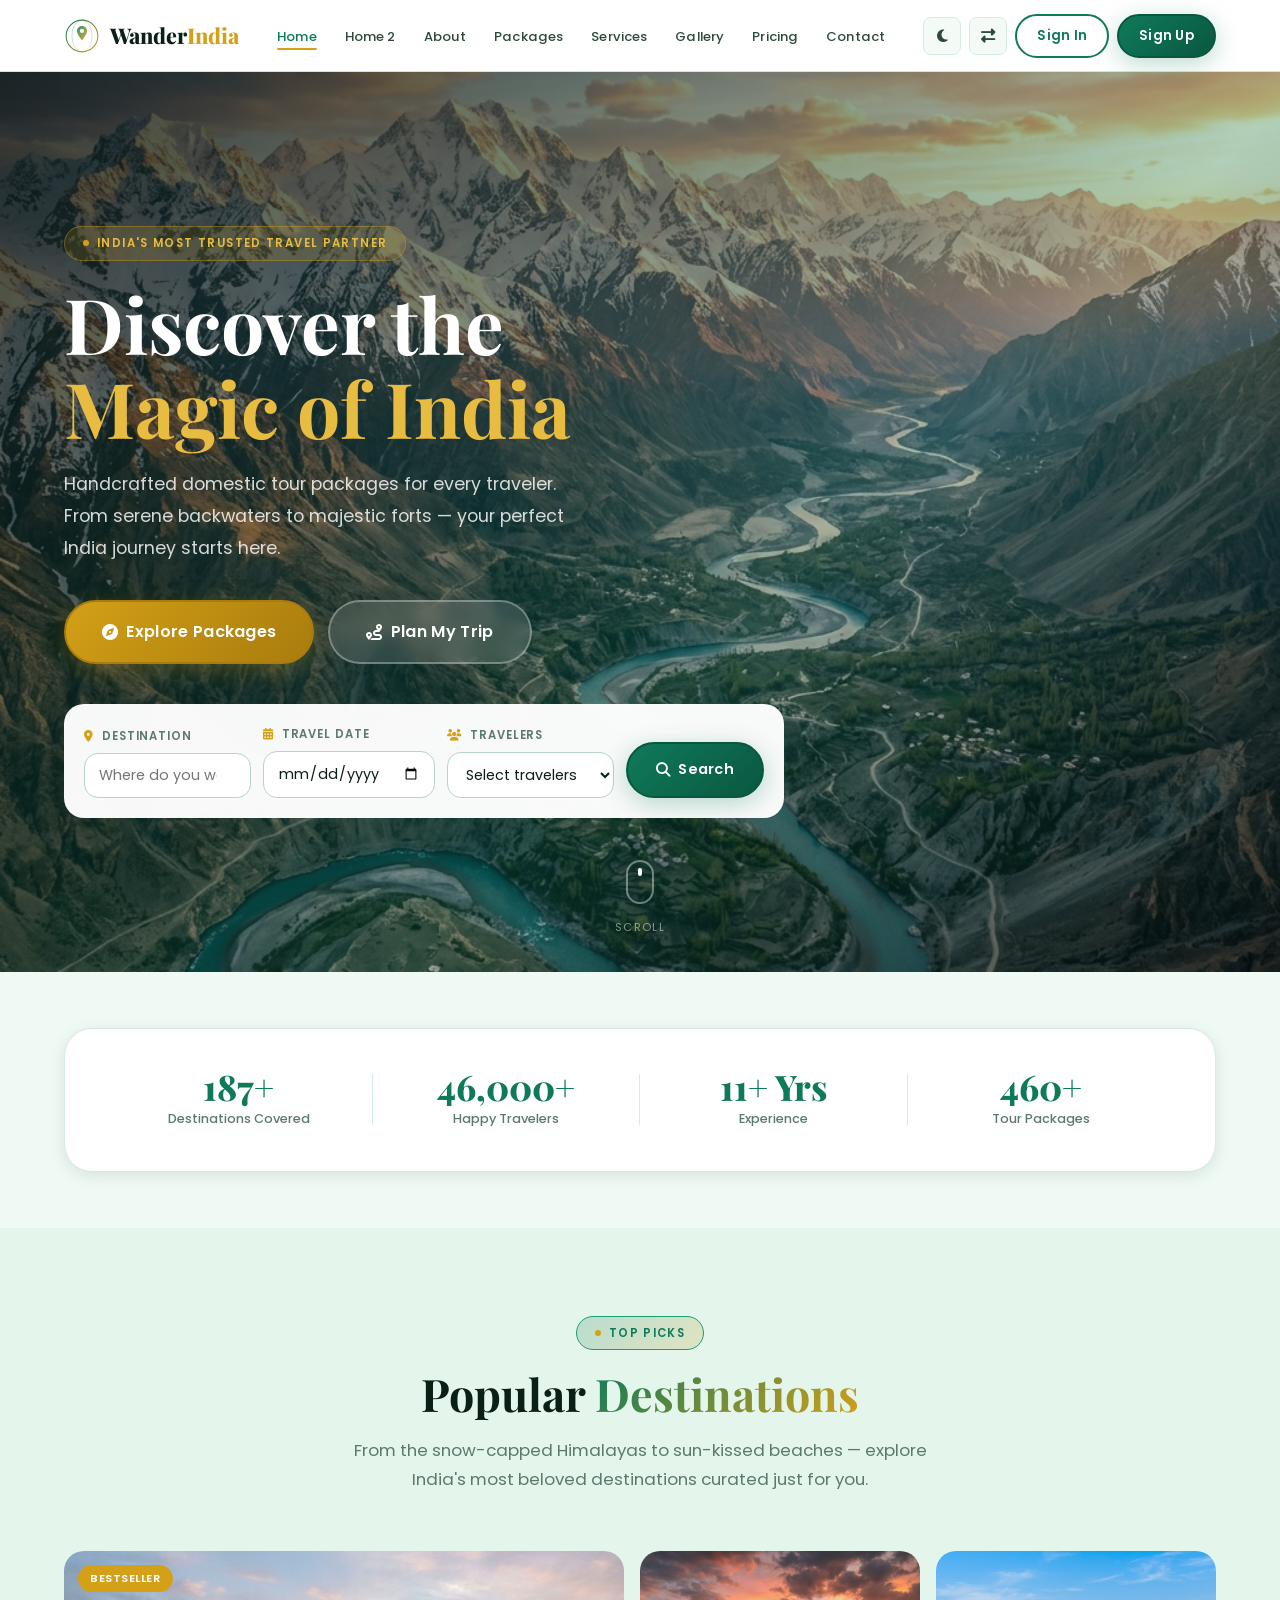
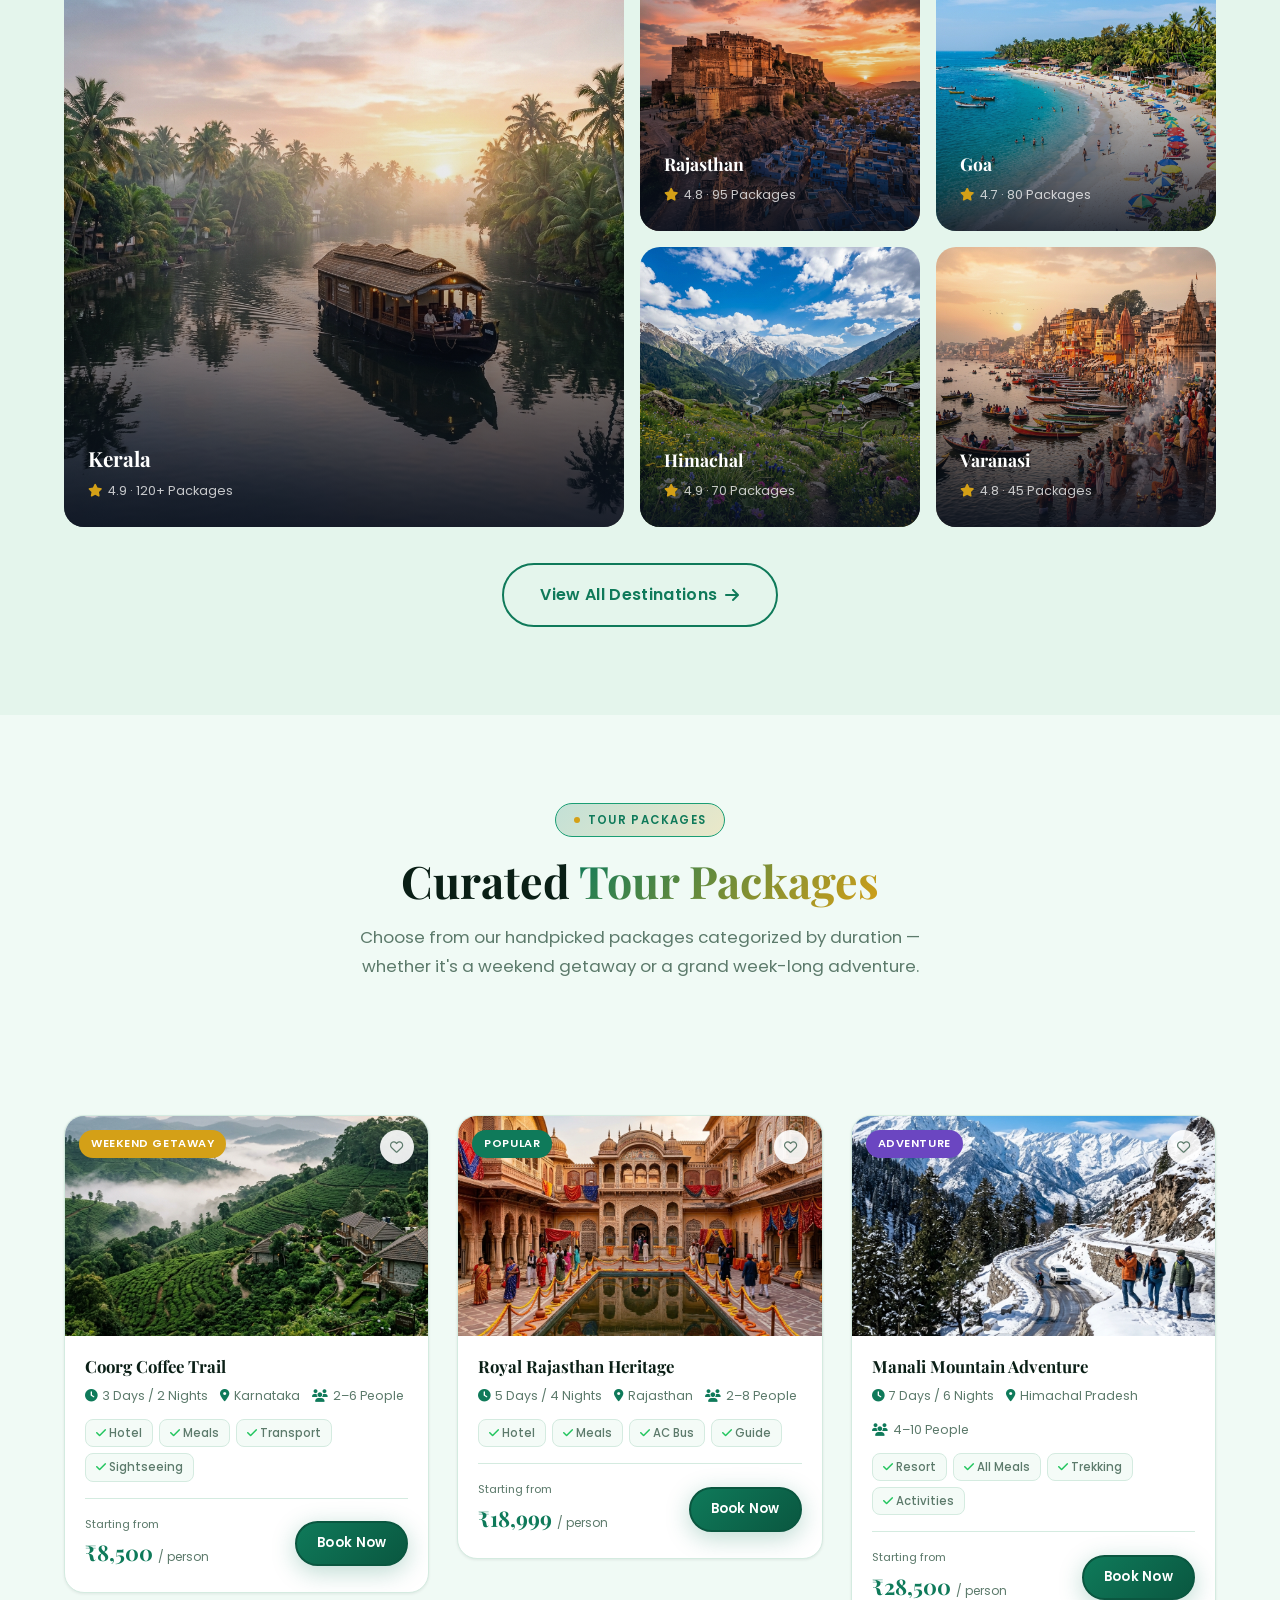
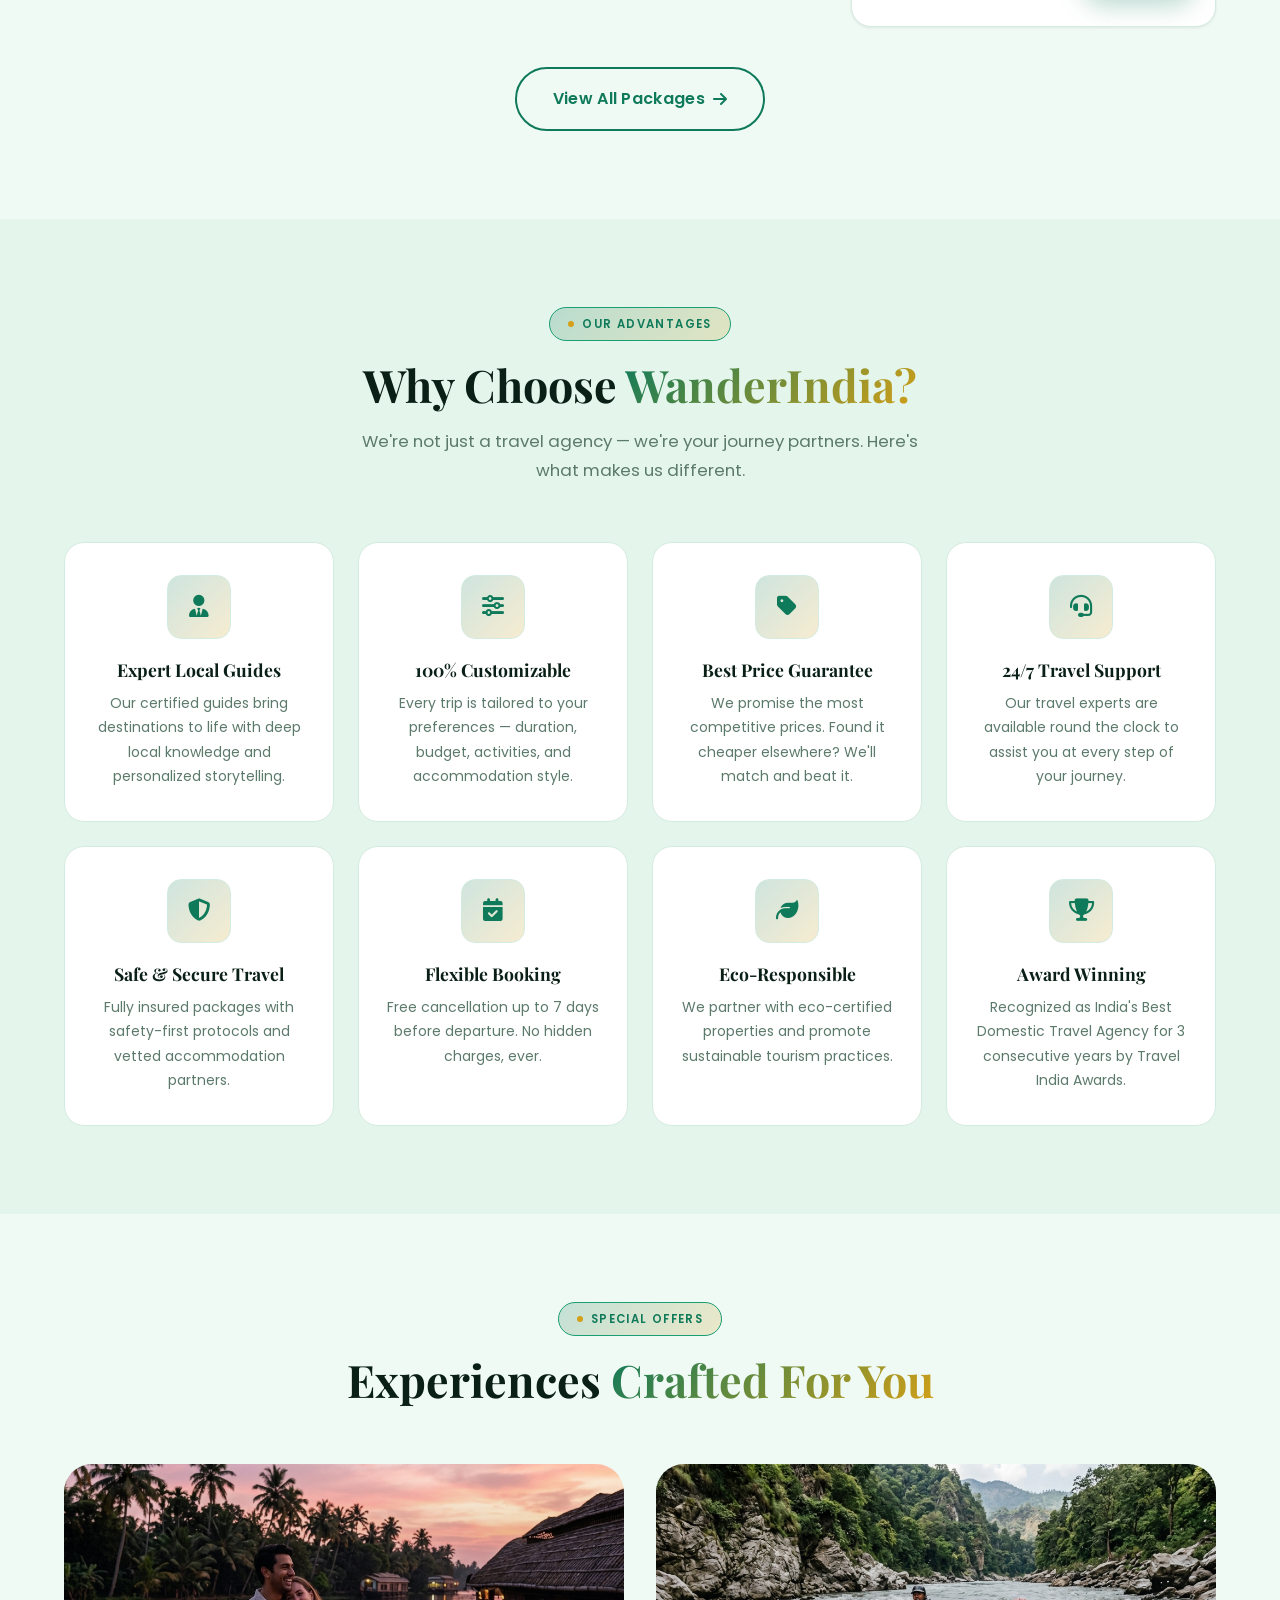
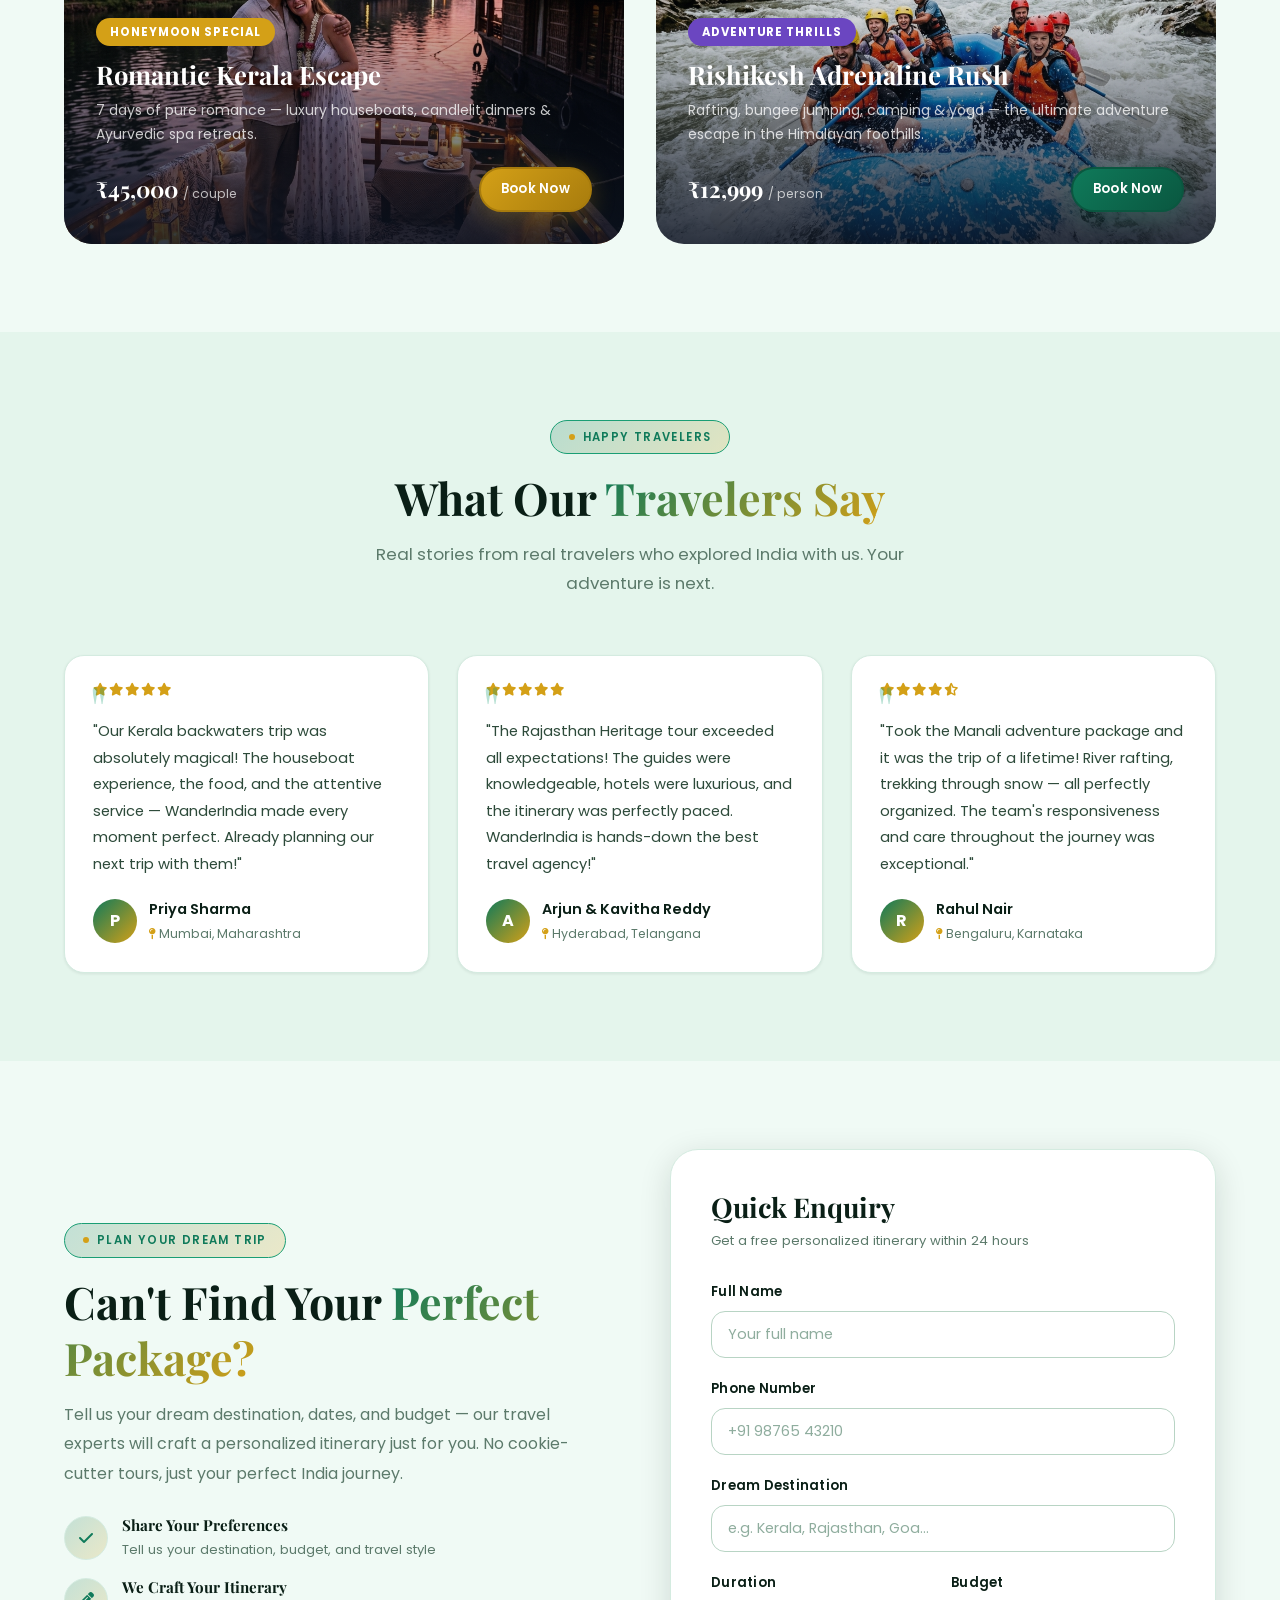
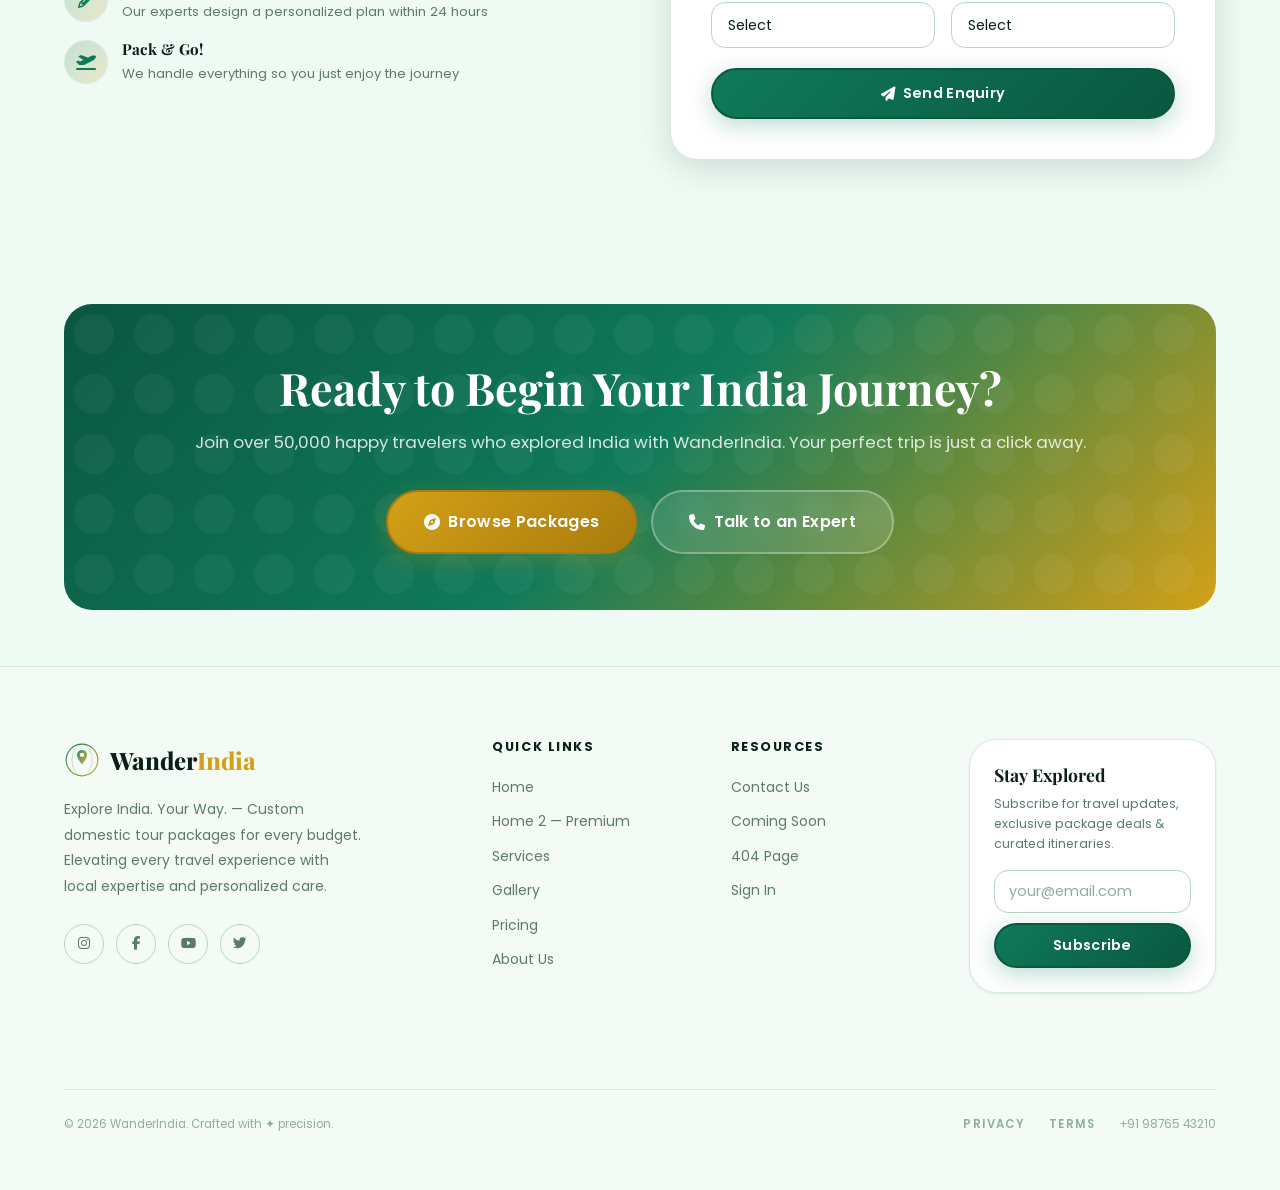
==== index.html @ a3aa9383 "first commit" ====
<!DOCTYPE html>
<html lang="en" dir="ltr">
<head>
    <meta charset="UTF-8">
    <meta name="viewport" content="width=device-width, initial-scale=1.0">
    <meta name="description" content="WanderIndia — Discover India's most beautiful destinations with our handcrafted domestic tour packages. From budget escapes to luxury journeys across Kerala, Rajasthan, Goa, Himachal & more.">
    <title>WanderIndia — Explore India. Your Way.</title>
    <link rel="icon" href="data:image/svg+xml,%3Csvg xmlns='http://www.w3.org/2000/svg' viewBox='0 0 100 100' fill='none'%3E%3Ccircle cx='50' cy='50' r='44' stroke='%230F7A5A' stroke-width='3' fill='none'/%3E%3Cellipse cx='50' cy='50' rx='28' ry='44' stroke='%230F7A5A' stroke-width='1.5' fill='none' stroke-opacity='0.5'/%3E%3Cpath d='M50 22 C42 22 36 28 36 36 C36 46 50 62 50 62 C50 62 64 46 64 36 C64 28 58 22 50 22Z' fill='%23D4A017'/%3E%3Ccircle cx='50' cy='36' r='6' fill='white'/%3E%3C/svg%3E">
    <link rel="stylesheet" href="https://cdnjs.cloudflare.com/ajax/libs/font-awesome/6.5.1/css/all.min.css">
    <link rel="stylesheet" href="style.css">
</head>
<body>

<!-- Navbar injected by components.js -->
<div id="navbar-placeholder"></div>

<main class="page-content">

    <!-- ============================
         HERO SECTION
    ============================= -->
    <section class="hero" id="hero" aria-label="Hero">
        <img src="assets/hero_home.png" alt="Breathtaking Himalayan landscape - WanderIndia" class="hero-bg" fetchpriority="high">
        <div class="hero-overlay"></div>
        <div class="container">
            <div class="hero-content animate-on-scroll">
                <div class="hero-label">
                    <span class="pulse"></span>
                    India's Most Trusted Travel Partner
                </div>
                <h1 class="hero-title">
                    Discover the<br><span>Magic of India</span>
                </h1>
                <p class="hero-desc">
                    Handcrafted domestic tour packages for every traveler. From serene backwaters to majestic forts — your perfect India journey starts here.
                </p>
                <div class="hero-actions">
                    <a href="packages.html" class="btn btn-accent btn-lg btn-shine" id="hero-explore-btn">
                        <i class="fas fa-compass"></i> Explore Packages
                    </a>
                    <a href="contact.html" class="btn btn-ghost btn-lg" id="hero-plan-btn">
                        <i class="fas fa-route"></i> Plan My Trip
                    </a>
                </div>

                <!-- Search Box -->
                <div class="hero-search animate-on-scroll delay-2" id="hero-search-box">
                    <div class="search-field">
                        <label for="search-dest"><i class="fas fa-map-marker-alt" style="color:var(--secondary);margin-right:4px;"></i> Destination</label>
                        <input type="text" id="search-dest" placeholder="Where do you want to go?" list="destinations-list">
                        <datalist id="destinations-list">
                            <option value="Kerala">
                            <option value="Rajasthan">
                            <option value="Goa">
                            <option value="Manali">
                            <option value="Varanasi">
                            <option value="Himachal Pradesh">
                        </datalist>
                    </div>
                    <div class="search-field">
                        <label for="search-date"><i class="fas fa-calendar-alt" style="color:var(--secondary);margin-right:4px;"></i> Travel Date</label>
                        <input type="date" id="search-date">
                    </div>
                    <div class="search-field">
                        <label for="search-travelers"><i class="fas fa-users" style="color:var(--secondary);margin-right:4px;"></i> Travelers</label>
                        <select id="search-travelers">
                            <option value="">Select travelers</option>
                            <option value="1">1 Person</option>
                            <option value="2">2 People</option>
                            <option value="3-5">3–5 People</option>
                            <option value="6+">6+ People</option>
                        </select>
                    </div>
                    <a href="packages.html" class="btn btn-primary btn-shine" id="hero-search-btn" style="height:fit-content;align-self:end;">
                        <i class="fas fa-search"></i> Search
                    </a>
                </div>
            </div>
        </div>

        <!-- Scroll indicator -->
        <div style="position:absolute;bottom:32px;left:50%;transform:translateX(-50%);text-align:center;z-index:2;">
            <div style="width:28px;height:44px;border:2px solid rgba(255,255,255,0.4);border-radius:20px;margin:0 auto 8px;display:flex;align-items:flex-start;justify-content:center;padding-top:6px;">
                <div style="width:4px;height:8px;background:#fff;border-radius:2px;animation:float 1.5s infinite;"></div>
            </div>
            <span style="font-size:0.7rem;color:rgba(255,255,255,0.5);letter-spacing:0.12em;text-transform:uppercase;">Scroll</span>
        </div>
    </section>

    <!-- ============================
         STATS BAR
    ============================= -->
    <section class="section-sm" id="stats-section" aria-label="Statistics">
        <div class="container">
            <div class="stats-bar animate-on-scroll">
                <div class="stat-item">
                    <div class="stat-number" data-count="200" data-suffix="+">0+</div>
                    <div class="stat-label">Destinations Covered</div>
                </div>
                <div class="stat-item">
                    <div class="stat-number" data-count="50000" data-suffix="+">0+</div>
                    <div class="stat-label">Happy Travelers</div>
                </div>
                <div class="stat-item">
                    <div class="stat-number" data-count="12" data-suffix="+ Yrs">0+ Yrs</div>
                    <div class="stat-label">Experience</div>
                </div>
                <div class="stat-item">
                    <div class="stat-number" data-count="500" data-suffix="+">0+</div>
                    <div class="stat-label">Tour Packages</div>
                </div>
            </div>
        </div>
    </section>

    <!-- ============================
         POPULAR DESTINATIONS
    ============================= -->
    <section class="section bg-alt" id="destinations-section" aria-label="Popular destinations">
        <div class="container">
            <div class="section-header animate-on-scroll">
                <div class="section-label"><span class="dot"></span> Top Picks</div>
                <h2 class="section-title">Popular <span class="gradient-text">Destinations</span></h2>
                <p class="section-desc">From the snow-capped Himalayas to sun-kissed beaches — explore India's most beloved destinations curated just for you.</p>
            </div>

            <div class="animate-on-scroll delay-1" id="destinations-grid">
                <!-- Kerala - Large -->
                <div class="dest-card delay-1 animate-on-scroll" id="dest-kerala">
                    <img src="assets/dest_kerala.png" alt="Kerala Backwaters - Houseboats on serene green water">
                    <div class="dest-card-overlay">
                        <div class="dest-card-badge">Bestseller</div>
                        <div>
                            <div class="dest-card-name">Kerala</div>
                            <div class="dest-card-meta">
                                <i class="fas fa-star" style="color:var(--secondary);"></i> 4.9 · 120+ Packages
                            </div>
                        </div>
                    </div>
                </div>

                <!-- Right column: 4 stacked -->
                <div class="dest-card delay-2 animate-on-scroll" id="dest-rajasthan">
                    <img src="assets/dest_rajasthan.png" alt="Mehrangarh Fort Rajasthan at sunset">
                    <div class="dest-card-overlay">
                        <div class="dest-card-name" style="font-size:1.1rem;">Rajasthan</div>
                        <div class="dest-card-meta"><i class="fas fa-star" style="color:var(--secondary);"></i> 4.8 · 95 Packages</div>
                    </div>
                </div>

                <div class="dest-card delay-3 animate-on-scroll" id="dest-goa">
                    <img src="assets/dest_goa.png" alt="Goa beach with turquoise water">
                    <div class="dest-card-overlay">
                        <div class="dest-card-name" style="font-size:1.1rem;">Goa</div>
                        <div class="dest-card-meta"><i class="fas fa-star" style="color:var(--secondary);"></i> 4.7 · 80 Packages</div>
                    </div>
                </div>

                <div class="dest-card delay-4 animate-on-scroll" id="dest-himachal">
                    <img src="assets/dest_himachal.png" alt="Himachal Pradesh alpine meadows with snow peaks">
                    <div class="dest-card-overlay">
                        <div class="dest-card-name" style="font-size:1.1rem;">Himachal</div>
                        <div class="dest-card-meta"><i class="fas fa-star" style="color:var(--secondary);"></i> 4.9 · 70 Packages</div>
                    </div>
                </div>

                <div class="dest-card delay-5 animate-on-scroll" id="dest-varanasi">
                    <img src="assets/dest_varanasi.png" alt="Varanasi ghats on the Ganges at dawn">
                    <div class="dest-card-overlay">
                        <div class="dest-card-name" style="font-size:1.1rem;">Varanasi</div>
                        <div class="dest-card-meta"><i class="fas fa-star" style="color:var(--secondary);"></i> 4.8 · 45 Packages</div>
                    </div>
                </div>
            </div>

            <div style="text-align:center;margin-top:36px;" class="animate-on-scroll">
                <a href="packages.html" class="btn btn-secondary btn-lg" id="view-all-dest-btn">
                    View All Destinations <i class="fas fa-arrow-right"></i>
                </a>
            </div>
        </div>
    </section>

    <!-- ============================
         FEATURED PACKAGES BY DURATION
    ============================= -->
    <section class="section" id="featured-packages" aria-label="Featured tour packages">
        <div class="container">
            <div class="section-header animate-on-scroll">
                <div class="section-label"><span class="dot"></span> Tour Packages</div>
                <h2 class="section-title">Curated <span class="gradient-text">Tour Packages</span></h2>
                <p class="section-desc">Choose from our handpicked packages categorized by duration — whether it's a weekend getaway or a grand week-long adventure.</p>
            </div>

            <!-- Duration Tabs -->
            <div class="filter-tabs animate-on-scroll" id="pkg-filter-tabs" style="margin-bottom:40px;">
                <button class="filter-tab active" data-filter="all" data-target="#pkg-grid" id="tab-all">All Packages</button>
                <button class="filter-tab" data-filter="weekend" data-target="#pkg-grid" id="tab-weekend">Weekend (2–3 Days)</button>
                <button class="filter-tab" data-filter="short" data-target="#pkg-grid" id="tab-short">Short (4–5 Days)</button>
                <button class="filter-tab" data-filter="week" data-target="#pkg-grid" id="tab-week">Week+ (7+ Days)</button>
            </div>

            <div class="grid-3" id="pkg-grid">
                <!-- Package 1 -->
                <div class="pkg-card-wrapper" data-category="weekend" data-duration="weekend" data-budget="budget">
                    <div class="pkg-card animate-on-scroll delay-1" id="pkg-coorg">
                        <div class="pkg-card-img">
                            <img src="assets/pkg_weekend.png" alt="Coorg weekend getaway - lush coffee plantations">
                            <div class="pkg-card-badge">Weekend Getaway</div>
                            <div class="pkg-card-fav" title="Save to wishlist"><i class="far fa-heart"></i></div>
                        </div>
                        <div class="pkg-card-body">
                            <h3 class="pkg-card-title">Coorg Coffee Trail</h3>
                            <div class="pkg-card-meta">
                                <span><i class="fas fa-clock"></i> 3 Days / 2 Nights</span>
                                <span><i class="fas fa-map-marker-alt"></i> Karnataka</span>
                                <span><i class="fas fa-users"></i> 2–6 People</span>
                            </div>
                            <div class="pkg-card-includes">
                                <span class="pkg-include-tag"><i class="fas fa-check" style="color:var(--success);margin-right:3px;"></i>Hotel</span>
                                <span class="pkg-include-tag"><i class="fas fa-check" style="color:var(--success);margin-right:3px;"></i>Meals</span>
                                <span class="pkg-include-tag"><i class="fas fa-check" style="color:var(--success);margin-right:3px;"></i>Transport</span>
                                <span class="pkg-include-tag"><i class="fas fa-check" style="color:var(--success);margin-right:3px;"></i>Sightseeing</span>
                            </div>
                            <div class="pkg-card-footer">
                                <div class="pkg-price">
                                    <span class="pkg-price-label">Starting from</span>
                                    <span class="pkg-price-value">₹8,500 <span>/ person</span></span>
                                </div>
                                <a href="packages.html" class="btn btn-primary btn-sm btn-shine" id="pkg-coorg-btn">Book Now</a>
                            </div>
                        </div>
                    </div>
                </div>

                <!-- Package 2 -->
                <div class="pkg-card-wrapper" data-category="short" data-duration="short" data-budget="mid">
                    <div class="pkg-card animate-on-scroll delay-2" id="pkg-rajasthan">
                        <div class="pkg-card-img">
                            <img src="assets/pkg_week.png" alt="Rajasthan palace cultural tour">
                            <div class="pkg-card-badge" style="background:var(--primary);">Popular</div>
                            <div class="pkg-card-fav" title="Save to wishlist"><i class="far fa-heart"></i></div>
                        </div>
                        <div class="pkg-card-body">
                            <h3 class="pkg-card-title">Royal Rajasthan Heritage</h3>
                            <div class="pkg-card-meta">
                                <span><i class="fas fa-clock"></i> 5 Days / 4 Nights</span>
                                <span><i class="fas fa-map-marker-alt"></i> Rajasthan</span>
                                <span><i class="fas fa-users"></i> 2–8 People</span>
                            </div>
                            <div class="pkg-card-includes">
                                <span class="pkg-include-tag"><i class="fas fa-check" style="color:var(--success);margin-right:3px;"></i>Hotel</span>
                                <span class="pkg-include-tag"><i class="fas fa-check" style="color:var(--success);margin-right:3px;"></i>Meals</span>
                                <span class="pkg-include-tag"><i class="fas fa-check" style="color:var(--success);margin-right:3px;"></i>AC Bus</span>
                                <span class="pkg-include-tag"><i class="fas fa-check" style="color:var(--success);margin-right:3px;"></i>Guide</span>
                            </div>
                            <div class="pkg-card-footer">
                                <div class="pkg-price">
                                    <span class="pkg-price-label">Starting from</span>
                                    <span class="pkg-price-value">₹18,999 <span>/ person</span></span>
                                </div>
                                <a href="packages.html" class="btn btn-primary btn-sm btn-shine" id="pkg-rajasthan-btn">Book Now</a>
                            </div>
                        </div>
                    </div>
                </div>

                <!-- Package 3 -->
                <div class="pkg-card-wrapper" data-category="week" data-duration="week" data-budget="luxury">
                    <div class="pkg-card animate-on-scroll delay-3" id="pkg-manali">
                        <div class="pkg-card-img">
                            <img src="assets/dest_manali.png" alt="Manali Rohtang Pass mountain adventure">
                            <div class="pkg-card-badge" style="background:#6B46C1;">Adventure</div>
                            <div class="pkg-card-fav" title="Save to wishlist"><i class="far fa-heart"></i></div>
                        </div>
                        <div class="pkg-card-body">
                            <h3 class="pkg-card-title">Manali Mountain Adventure</h3>
                            <div class="pkg-card-meta">
                                <span><i class="fas fa-clock"></i> 7 Days / 6 Nights</span>
                                <span><i class="fas fa-map-marker-alt"></i> Himachal Pradesh</span>
                                <span><i class="fas fa-users"></i> 4–10 People</span>
                            </div>
                            <div class="pkg-card-includes">
                                <span class="pkg-include-tag"><i class="fas fa-check" style="color:var(--success);margin-right:3px;"></i>Resort</span>
                                <span class="pkg-include-tag"><i class="fas fa-check" style="color:var(--success);margin-right:3px;"></i>All Meals</span>
                                <span class="pkg-include-tag"><i class="fas fa-check" style="color:var(--success);margin-right:3px;"></i>Trekking</span>
                                <span class="pkg-include-tag"><i class="fas fa-check" style="color:var(--success);margin-right:3px;"></i>Activities</span>
                            </div>
                            <div class="pkg-card-footer">
                                <div class="pkg-price">
                                    <span class="pkg-price-label">Starting from</span>
                                    <span class="pkg-price-value">₹28,500 <span>/ person</span></span>
                                </div>
                                <a href="packages.html" class="btn btn-primary btn-sm btn-shine" id="pkg-manali-btn">Book Now</a>
                            </div>
                        </div>
                    </div>
                </div>
            </div>

            <div style="text-align:center;margin-top:40px;" class="animate-on-scroll">
                <a href="packages.html" class="btn btn-secondary btn-lg" id="view-all-pkg-btn">
                    View All Packages <i class="fas fa-arrow-right"></i>
                </a>
            </div>
        </div>
    </section>

    <!-- ============================
         WHY CHOOSE US
    ============================= -->
    <section class="section bg-alt" id="why-us-section" aria-label="Why choose WanderIndia">
        <div class="container">
            <div class="section-header animate-on-scroll">
                <div class="section-label"><span class="dot"></span> Our Advantages</div>
                <h2 class="section-title">Why Choose <span class="gradient-text">WanderIndia?</span></h2>
                <p class="section-desc">We're not just a travel agency — we're your journey partners. Here's what makes us different.</p>
            </div>

            <div class="grid-4" id="features-grid">
                <div class="feature-card animate-on-scroll delay-1" id="feat-expert">
                    <div class="feature-icon"><i class="fas fa-user-tie"></i></div>
                    <h4 class="feature-title">Expert Local Guides</h4>
                    <p class="feature-desc">Our certified guides bring destinations to life with deep local knowledge and personalized storytelling.</p>
                </div>
                <div class="feature-card animate-on-scroll delay-2" id="feat-custom">
                    <div class="feature-icon"><i class="fas fa-sliders-h"></i></div>
                    <h4 class="feature-title">100% Customizable</h4>
                    <p class="feature-desc">Every trip is tailored to your preferences — duration, budget, activities, and accommodation style.</p>
                </div>
                <div class="feature-card animate-on-scroll delay-3" id="feat-price">
                    <div class="feature-icon"><i class="fas fa-tag"></i></div>
                    <h4 class="feature-title">Best Price Guarantee</h4>
                    <p class="feature-desc">We promise the most competitive prices. Found it cheaper elsewhere? We'll match and beat it.</p>
                </div>
                <div class="feature-card animate-on-scroll delay-4" id="feat-support">
                    <div class="feature-icon"><i class="fas fa-headset"></i></div>
                    <h4 class="feature-title">24/7 Travel Support</h4>
                    <p class="feature-desc">Our travel experts are available round the clock to assist you at every step of your journey.</p>
                </div>
                <div class="feature-card animate-on-scroll delay-1" id="feat-safety">
                    <div class="feature-icon"><i class="fas fa-shield-alt"></i></div>
                    <h4 class="feature-title">Safe & Secure Travel</h4>
                    <p class="feature-desc">Fully insured packages with safety-first protocols and vetted accommodation partners.</p>
                </div>
                <div class="feature-card animate-on-scroll delay-2" id="feat-flexible">
                    <div class="feature-icon"><i class="fas fa-calendar-check"></i></div>
                    <h4 class="feature-title">Flexible Booking</h4>
                    <p class="feature-desc">Free cancellation up to 7 days before departure. No hidden charges, ever.</p>
                </div>
                <div class="feature-card animate-on-scroll delay-3" id="feat-eco">
                    <div class="feature-icon"><i class="fas fa-leaf"></i></div>
                    <h4 class="feature-title">Eco-Responsible</h4>
                    <p class="feature-desc">We partner with eco-certified properties and promote sustainable tourism practices.</p>
                </div>
                <div class="feature-card animate-on-scroll delay-4" id="feat-award">
                    <div class="feature-icon"><i class="fas fa-trophy"></i></div>
                    <h4 class="feature-title">Award Winning</h4>
                    <p class="feature-desc">Recognized as India's Best Domestic Travel Agency for 3 consecutive years by Travel India Awards.</p>
                </div>
            </div>
        </div>
    </section>

    <!-- ============================
         SPECIAL PACKAGES (HONEYMOON + ADVENTURE)
    ============================= -->
    <section class="section" id="special-packages" aria-label="Special packages">
        <div class="container">
            <div class="section-header animate-on-scroll">
                <div class="section-label"><span class="dot"></span> Special Offers</div>
                <h2 class="section-title">Experiences <span class="gradient-text">Crafted For You</span></h2>
            </div>
            <div class="grid-2" style="gap:32px;" id="special-grid">
                <!-- Honeymoon -->
                <div class="animate-on-scroll delay-1" id="special-honeymoon">
                    <div style="position:relative;border-radius:var(--radius-xl);overflow:hidden;height:380px;">
                        <img src="assets/pkg_honeymoon.png" alt="Romantic Kerala honeymoon on luxury houseboat" style="width:100%;height:100%;object-fit:cover;">
                        <div style="position:absolute;inset:0;background:linear-gradient(to top,rgba(11,18,32,0.85) 0%,rgba(11,18,32,0.15) 60%,transparent 100%);padding:32px;display:flex;flex-direction:column;justify-content:flex-end;">
                            <span style="background:var(--secondary);color:#fff;font-size:0.72rem;font-weight:700;padding:4px 14px;border-radius:var(--radius-full);width:fit-content;margin-bottom:12px;letter-spacing:0.08em;text-transform:uppercase;">Honeymoon Special</span>
                            <h3 style="color:#fff;font-family:'Playfair Display',serif;font-size:1.6rem;margin-bottom:8px;">Romantic Kerala Escape</h3>
                            <p style="color:rgba(255,255,255,0.78);font-size:0.875rem;margin-bottom:20px;">7 days of pure romance — luxury houseboats, candlelit dinners & Ayurvedic spa retreats.</p>
                            <div style="display:flex;align-items:center;justify-content:space-between;">
                                <span style="font-family:'Playfair Display',serif;font-size:1.4rem;color:#fff;font-weight:700;">₹45,000 <small style="font-family:'Poppins',sans-serif;font-size:0.78rem;font-weight:400;opacity:0.7;">/ couple</small></span>
                                <a href="packages.html" class="btn btn-accent btn-sm btn-shine" id="honeymoon-book-btn">Book Now</a>
                            </div>
                        </div>
                    </div>
                </div>

                <!-- Adventure -->
                <div class="animate-on-scroll delay-2" id="special-adventure">
                    <div style="position:relative;border-radius:var(--radius-xl);overflow:hidden;height:380px;">
                        <img src="assets/pkg_adventure.png" alt="River rafting adventure in Rishikesh" style="width:100%;height:100%;object-fit:cover;">
                        <div style="position:absolute;inset:0;background:linear-gradient(to top,rgba(11,18,32,0.85) 0%,rgba(11,18,32,0.15) 60%,transparent 100%);padding:32px;display:flex;flex-direction:column;justify-content:flex-end;">
                            <span style="background:#6B46C1;color:#fff;font-size:0.72rem;font-weight:700;padding:4px 14px;border-radius:var(--radius-full);width:fit-content;margin-bottom:12px;letter-spacing:0.08em;text-transform:uppercase;">Adventure Thrills</span>
                            <h3 style="color:#fff;font-family:'Playfair Display',serif;font-size:1.6rem;margin-bottom:8px;">Rishikesh Adrenaline Rush</h3>
                            <p style="color:rgba(255,255,255,0.78);font-size:0.875rem;margin-bottom:20px;">Rafting, bungee jumping, camping & yoga — the ultimate adventure escape in the Himalayan foothills.</p>
                            <div style="display:flex;align-items:center;justify-content:space-between;">
                                <span style="font-family:'Playfair Display',serif;font-size:1.4rem;color:#fff;font-weight:700;">₹12,999 <small style="font-family:'Poppins',sans-serif;font-size:0.78rem;font-weight:400;opacity:0.7;">/ person</small></span>
                                <a href="packages.html" class="btn btn-primary btn-sm btn-shine" id="adventure-book-btn">Book Now</a>
                            </div>
                        </div>
                    </div>
                </div>
            </div>
        </div>
    </section>

    <!-- ============================
         TESTIMONIALS
    ============================= -->
    <section class="section bg-alt" id="testimonials-section" aria-label="Customer testimonials">
        <div class="container">
            <div class="section-header animate-on-scroll">
                <div class="section-label"><span class="dot"></span> Happy Travelers</div>
                <h2 class="section-title">What Our <span class="gradient-text">Travelers Say</span></h2>
                <p class="section-desc">Real stories from real travelers who explored India with us. Your adventure is next.</p>
            </div>

            <div class="grid-3" id="testimonials-grid">
                <!-- Testimonial 1 -->
                <div class="testimonial-card animate-on-scroll delay-1" id="testi-1">
                    <div class="testimonial-stars">
                        <i class="fas fa-star"></i><i class="fas fa-star"></i><i class="fas fa-star"></i><i class="fas fa-star"></i><i class="fas fa-star"></i>
                    </div>
                    <p class="testimonial-text">"Our Kerala backwaters trip was absolutely magical! The houseboat experience, the food, and the attentive service — WanderIndia made every moment perfect. Already planning our next trip with them!"</p>
                    <div class="testimonial-author">
                        <div class="testimonial-avatar-placeholder">P</div>
                        <div>
                            <div class="testimonial-name">Priya Sharma</div>
                            <div class="testimonial-location"><i class="fas fa-map-pin" style="color:var(--secondary);font-size:0.7rem;"></i> Mumbai, Maharashtra</div>
                        </div>
                    </div>
                </div>

                <!-- Testimonial 2 -->
                <div class="testimonial-card animate-on-scroll delay-2" id="testi-2">
                    <div class="testimonial-stars">
                        <i class="fas fa-star"></i><i class="fas fa-star"></i><i class="fas fa-star"></i><i class="fas fa-star"></i><i class="fas fa-star"></i>
                    </div>
                    <p class="testimonial-text">"The Rajasthan Heritage tour exceeded all expectations! The guides were knowledgeable, hotels were luxurious, and the itinerary was perfectly paced. WanderIndia is hands-down the best travel agency!"</p>
                    <div class="testimonial-author">
                        <div class="testimonial-avatar-placeholder">A</div>
                        <div>
                            <div class="testimonial-name">Arjun & Kavitha Reddy</div>
                            <div class="testimonial-location"><i class="fas fa-map-pin" style="color:var(--secondary);font-size:0.7rem;"></i> Hyderabad, Telangana</div>
                        </div>
                    </div>
                </div>

                <!-- Testimonial 3 -->
                <div class="testimonial-card animate-on-scroll delay-3" id="testi-3">
                    <div class="testimonial-stars">
                        <i class="fas fa-star"></i><i class="fas fa-star"></i><i class="fas fa-star"></i><i class="fas fa-star"></i><i class="fas fa-star-half-alt"></i>
                    </div>
                    <p class="testimonial-text">"Took the Manali adventure package and it was the trip of a lifetime! River rafting, trekking through snow — all perfectly organized. The team's responsiveness and care throughout the journey was exceptional."</p>
                    <div class="testimonial-author">
                        <div class="testimonial-avatar-placeholder">R</div>
                        <div>
                            <div class="testimonial-name">Rahul Nair</div>
                            <div class="testimonial-location"><i class="fas fa-map-pin" style="color:var(--secondary);font-size:0.7rem;"></i> Bengaluru, Karnataka</div>
                        </div>
                    </div>
                </div>
            </div>
        </div>
    </section>

    <!-- ============================
         TRIP CUSTOMIZATION ENQUIRY
    ============================= -->
    <section class="section" id="enquiry-section" aria-label="Trip customization enquiry">
        <div class="container">
            <div class="grid-2" style="gap:60px;align-items:center;">
                <div class="animate-on-scroll fade-left">
                    <div class="section-label"><span class="dot"></span> Plan Your Dream Trip</div>
                    <h2 class="section-title">Can't Find Your <span class="gradient-text">Perfect Package?</span></h2>
                    <p style="color:var(--text-muted);margin-bottom:28px;line-height:1.85;">Tell us your dream destination, dates, and budget — our travel experts will craft a personalized itinerary just for you. No cookie-cutter tours, just your perfect India journey.</p>
                    
                    <div style="display:flex;flex-direction:column;gap:16px;">
                        <div style="display:flex;align-items:flex-start;gap:14px;">
                            <div style="width:44px;height:44px;border-radius:50%;background:linear-gradient(135deg,var(--primary-glow),var(--secondary-glow));border:1px solid var(--border-light);display:flex;align-items:center;justify-content:center;color:var(--primary);flex-shrink:0;">
                                <i class="fas fa-check"></i>
                            </div>
                            <div>
                                <h4 style="font-size:0.95rem;margin-bottom:4px;">Share Your Preferences</h4>
                                <p style="font-size:0.82rem;color:var(--text-muted);">Tell us your destination, budget, and travel style</p>
                            </div>
                        </div>
                        <div style="display:flex;align-items:flex-start;gap:14px;">
                            <div style="width:44px;height:44px;border-radius:50%;background:linear-gradient(135deg,var(--primary-glow),var(--secondary-glow));border:1px solid var(--border-light);display:flex;align-items:center;justify-content:center;color:var(--primary);flex-shrink:0;">
                                <i class="fas fa-pencil-alt"></i>
                            </div>
                            <div>
                                <h4 style="font-size:0.95rem;margin-bottom:4px;">We Craft Your Itinerary</h4>
                                <p style="font-size:0.82rem;color:var(--text-muted);">Our experts design a personalized plan within 24 hours</p>
                            </div>
                        </div>
                        <div style="display:flex;align-items:flex-start;gap:14px;">
                            <div style="width:44px;height:44px;border-radius:50%;background:linear-gradient(135deg,var(--primary-glow),var(--secondary-glow));border:1px solid var(--border-light);display:flex;align-items:center;justify-content:center;color:var(--primary);flex-shrink:0;">
                                <i class="fas fa-plane-departure"></i>
                            </div>
                            <div>
                                <h4 style="font-size:0.95rem;margin-bottom:4px;">Pack & Go!</h4>
                                <p style="font-size:0.82rem;color:var(--text-muted);">We handle everything so you just enjoy the journey</p>
                            </div>
                        </div>
                    </div>
                </div>

                <!-- Enquiry Form -->
                <div class="animate-on-scroll fade-right">
                    <div style="background:var(--surface);border:1px solid var(--border-light);border-radius:var(--radius-xl);padding:40px;box-shadow:var(--shadow-lg);">
                        <h3 style="font-family:'Playfair Display',serif;margin-bottom:6px;color:var(--text-dark);">Quick Enquiry</h3>
                        <p style="font-size:0.82rem;color:var(--text-muted);margin-bottom:28px;">Get a free personalized itinerary within 24 hours</p>
                        
                        <form id="home-enquiry-form" onsubmit="submitHomeEnquiry(event)">
                            <div class="form-group">
                                <label class="form-label" for="enq-name">Full Name</label>
                                <input type="text" id="enq-name" class="form-input" placeholder="Your full name" required>
                            </div>
                            <div class="form-group">
                                <label class="form-label" for="enq-phone">Phone Number</label>
                                <input type="tel" id="enq-phone" class="form-input" placeholder="+91 98765 43210" required>
                            </div>
                            <div class="form-group">
                                <label class="form-label" for="enq-dest">Dream Destination</label>
                                <input type="text" id="enq-dest" class="form-input" placeholder="e.g. Kerala, Rajasthan, Goa..." required>
                            </div>
                            <div style="display:grid;grid-template-columns:1fr 1fr;gap:16px;">
                                <div class="form-group">
                                    <label class="form-label" for="enq-days">Duration</label>
                                    <select id="enq-days" class="form-input">
                                        <option value="">Select</option>
                                        <option>2–3 Days</option>
                                        <option>4–5 Days</option>
                                        <option>6–7 Days</option>
                                        <option>8+ Days</option>
                                    </select>
                                </div>
                                <div class="form-group">
                                    <label class="form-label" for="enq-budget">Budget</label>
                                    <select id="enq-budget" class="form-input">
                                        <option value="">Select</option>
                                        <option>Under ₹10K</option>
                                        <option>₹10K–₹25K</option>
                                        <option>₹25K–₹50K</option>
                                        <option>₹50K+</option>
                                    </select>
                                </div>
                            </div>
                            <button type="submit" class="btn btn-primary btn-full btn-shine" id="enq-submit-btn">
                                <i class="fas fa-paper-plane"></i> Send Enquiry
                            </button>
                            <p id="enq-success" style="display:none;text-align:center;color:var(--success);font-weight:600;margin-top:14px;font-size:0.9rem;">
                                <i class="fas fa-check-circle"></i> We'll call you within 2 hours!
                            </p>
                        </form>
                    </div>
                </div>
            </div>
        </div>
    </section>

    <!-- ============================
         CTA STRIP
    ============================= -->
    <section class="section-sm" id="cta-section" aria-label="Call to action">
        <div class="container">
            <div class="cta-strip animate-on-scroll">
                <h2>Ready to Begin Your India Journey?</h2>
                <p>Join over 50,000 happy travelers who explored India with WanderIndia. Your perfect trip is just a click away.</p>
                <div class="cta-strip-actions">
                    <a href="packages.html" class="btn btn-accent btn-lg btn-shine" id="cta-packages-btn">
                        <i class="fas fa-compass"></i> Browse Packages
                    </a>
                    <a href="contact.html" class="btn btn-ghost btn-lg" id="cta-contact-btn">
                        <i class="fas fa-phone"></i> Talk to an Expert
                    </a>
                </div>
            </div>
        </div>
    </section>

</main>

<!-- Footer injected by components.js -->
<div id="footer-placeholder"></div>

<script>
function submitHomeEnquiry(e) {
    e.preventDefault();
    document.getElementById('home-enquiry-form').style.display = 'none';
    document.getElementById('enq-success').style.display = 'block';
}
</script>
<script src="components.js"></script>
<script src="script.js"></script>
</body>
</html>
---- style.css ----
/* ============================================
   WanderIndia — Domestic Tour Packages
   Global Styles  |  Theme: Emerald & Gold
   ============================================ */

@import url('https://fonts.googleapis.com/css2?family=Playfair+Display:ital,wght@0,400;0,600;0,700;0,800;1,400;1,600&family=Poppins:wght@300;400;500;600;700&display=swap');

/* ---- CSS Variables ---- */
:root {
    --primary: #0F7A5A;
    --primary-light: #1A9E74;
    --primary-dark: #0A5740;
    --primary-glow: rgba(15, 122, 90, 0.20);
    --secondary: #D4A017;
    --secondary-light: #E8BC40;
    --secondary-dark: #A87C0D;
    --secondary-glow: rgba(212, 160, 23, 0.20);

    --bg: #F0FAF5;
    --bg-alt: #E4F5EC;
    --surface: #FFFFFF;
    --surface-alt: #F4FBF7;
    --text-dark: #0A1F16;
    --text-body: #2D4A3A;
    --text-muted: #5C7A6B;
    --text-light: #8FAD9E;
    --border: #B8D4C4;
    --border-light: #D4EBE0;

    --success: #22C55E;
    --warning: #F59E0B;
    --error: #EF4444;

    --shadow-sm: 0 1px 3px rgba(10,31,22,0.08);
    --shadow-md: 0 4px 16px rgba(10,31,22,0.10);
    --shadow-lg: 0 8px 32px rgba(10,31,22,0.14);
    --shadow-xl: 0 16px 56px rgba(10,31,22,0.18);
    --shadow-primary: 0 6px 24px rgba(15,122,90,0.28);
    --shadow-secondary: 0 6px 24px rgba(212,160,23,0.28);

    --radius-sm: 8px;
    --radius-md: 14px;
    --radius-lg: 20px;
    --radius-xl: 28px;
    --radius-full: 9999px;
    --transition: all 0.35s cubic-bezier(0.4, 0, 0.2, 1);

    /* Logo vars */
    --logo-primary: #0F7A5A;
    --logo-secondary: #D4A017;

    /* Navbar */
    --nav-bg: rgba(255,255,255,0.95);
    --nav-border: rgba(184,212,196,0.6);
    --nav-height: 72px;
}

.dark {
    --bg: #071410;
    --bg-alt: #0C1E17;
    --surface: #122018;
    --surface-alt: #182B20;
    --text-dark: #EDFAF4;
    --text-body: #B8D4C4;
    --text-muted: #7A9E8E;
    --text-light: #506A5C;
    --border: #1A3028;
    --border-light: #152618;
    --shadow-sm: 0 1px 3px rgba(0,0,0,0.35);
    --shadow-md: 0 4px 16px rgba(0,0,0,0.45);
    --shadow-lg: 0 8px 32px rgba(0,0,0,0.55);
    --shadow-xl: 0 16px 56px rgba(0,0,0,0.65);
    --nav-bg: rgba(7,20,16,0.96);
    --nav-border: rgba(26,48,40,0.85);
    --logo-primary: #2FD19A;
    --logo-secondary: #E8BC40;
}

/* ---- Reset & Base ---- */
*, *::before, *::after {
    margin: 0;
    padding: 0;
    box-sizing: border-box;
}
html {
    scroll-behavior: smooth;
    font-size: 16px;
    overflow-x: clip;
}
body {
    font-family: 'Poppins', sans-serif;
    color: var(--text-body);
    background-color: var(--bg);
    line-height: 1.75;
    overflow-x: hidden;
    transition: background-color 0.3s ease, color 0.3s ease;
}
h1, h2, h3, h4, h5, h6 {
    font-family: 'Playfair Display', serif;
    line-height: 1.25;
    color: var(--text-dark);
    font-weight: 700;
}
h1 { font-size: clamp(2.2rem, 5vw, 3.8rem); }
h2 { font-size: clamp(1.7rem, 3.5vw, 2.8rem); }
h3 { font-size: clamp(1.2rem, 2.2vw, 1.7rem); }
h4 { font-size: clamp(1rem, 1.8vw, 1.25rem); }

a { text-decoration: none; color: inherit; transition: var(--transition); }
img { max-width: 100%; height: auto; display: block; }
ul, ol { list-style: none; }
input, textarea, select, button {
    font-family: 'Poppins', sans-serif;
    outline: none;
    border: none;
}
button { cursor: pointer; }

/* ============================================
   LAYOUT UTILITIES
============================================ */
.container {
    width: 100%;
    max-width: 1200px;
    margin: 0 auto;
    padding: 0 24px;
}
.section {
    padding: 88px 0;
}
.section-sm {
    padding: 56px 0;
}
.text-center { text-align: center; }
.text-left { text-align: left; }

/* Section label */
.section-label {
    display: inline-flex;
    align-items: center;
    gap: 8px;
    background: linear-gradient(135deg, var(--primary-glow), var(--secondary-glow));
    border: 1px solid var(--primary-light);
    border-radius: var(--radius-full);
    padding: 6px 18px;
    font-size: 0.72rem;
    font-weight: 600;
    letter-spacing: 0.12em;
    text-transform: uppercase;
    color: var(--primary);
    margin-bottom: 16px;
}
.section-label .dot {
    width: 6px;
    height: 6px;
    border-radius: 50%;
    background: var(--secondary);
    display: inline-block;
}
.section-title {
    margin-bottom: 14px;
}
.section-desc {
    color: var(--text-muted);
    max-width: 580px;
    margin: 0 auto 48px;
    font-size: 1.05rem;
}
.section-header {
    text-align: center;
    margin-bottom: 56px;
}
.section-header .section-label {
    display: inline-flex;
}

/* ============================================
   BUTTONS
============================================ */
.btn {
    display: inline-flex;
    align-items: center;
    justify-content: center;
    gap: 8px;
    padding: 13px 28px;
    border-radius: var(--radius-full);
    font-size: 0.9rem;
    font-weight: 600;
    font-family: 'Poppins', sans-serif;
    letter-spacing: 0.02em;
    transition: var(--transition);
    cursor: pointer;
    white-space: nowrap;
    border: 2px solid transparent;
    position: relative;
    overflow: hidden;
}
.btn-sm { padding: 9px 20px; font-size: 0.82rem; }
.btn-lg { padding: 16px 36px; font-size: 1rem; }

.btn-primary {
    background: linear-gradient(135deg, var(--primary), var(--primary-dark));
    color: #fff;
    border-color: var(--primary-dark);
    box-shadow: var(--shadow-primary);
}
.btn-primary:hover {
    background: linear-gradient(135deg, var(--primary-light), var(--primary));
    transform: translateY(-2px);
    box-shadow: 0 10px 32px rgba(15,122,90,0.38);
}
.btn-primary:active { transform: translateY(0); }

.btn-secondary {
    background: transparent;
    color: var(--primary);
    border-color: var(--primary);
}
.btn-secondary:hover {
    background: var(--primary);
    color: #fff;
    transform: translateY(-2px);
    box-shadow: var(--shadow-primary);
}

.btn-accent {
    background: linear-gradient(135deg, var(--secondary), var(--secondary-dark));
    color: #fff;
    border-color: var(--secondary-dark);
    box-shadow: var(--shadow-secondary);
}
.btn-accent:hover {
    background: linear-gradient(135deg, var(--secondary-light), var(--secondary));
    transform: translateY(-2px);
    box-shadow: 0 10px 32px rgba(212,160,23,0.38);
}

.btn-ghost {
    background: rgba(255,255,255,0.12);
    color: #fff;
    border-color: rgba(255,255,255,0.3);
    backdrop-filter: blur(8px);
}
.btn-ghost:hover {
    background: rgba(255,255,255,0.22);
    border-color: rgba(255,255,255,0.6);
    transform: translateY(-2px);
}

.btn-full { width: 100%; }

/* Shine effect */
.btn-shine::after {
    content: '';
    position: absolute;
    top: 0; left: -100%;
    width: 60%;
    height: 100%;
    background: linear-gradient(90deg, transparent, rgba(255,255,255,0.25), transparent);
    transform: skewX(-20deg);
    transition: 0.6s;
}
.btn-shine:hover::after { left: 150%; }

/* ============================================
   NAVBAR
============================================ */
#navbar {
    position: fixed;
    top: 0; left: 0; right: 0;
    z-index: 1000;
    height: var(--nav-height);
    background: var(--nav-bg);
    border-bottom: 1px solid var(--nav-border);
    backdrop-filter: blur(20px);
    -webkit-backdrop-filter: blur(20px);
    transition: var(--transition);
}
#navbar.scrolled {
    box-shadow: var(--shadow-md);
}

.nav-inner {
    display: flex;
    align-items: center;
    justify-content: space-between;
    height: var(--nav-height);
    gap: 16px;
}

/* Logo */
.nav-logo {
    display: flex;
    align-items: center;
    gap: 10px;
    flex-shrink: 0;
    text-decoration: none;
}
.nav-logo-text {
    font-family: 'Playfair Display', serif;
    font-weight: 800;
    font-size: 1.35rem;
    color: var(--text-dark);
    line-height: 1;
}
.nav-logo-text span { color: var(--secondary); }

/* Desktop nav links */
.nav-links {
    display: flex;
    align-items: center;
    gap: 4px;
    list-style: none;
}
.nav-links a {
    font-size: 0.82rem;
    font-weight: 500;
    color: var(--text-body);
    padding: 6px 12px;
    border-radius: var(--radius-sm);
    position: relative;
    transition: var(--transition);
    white-space: nowrap;
    letter-spacing: 0.01em;
}
.nav-links a::after {
    content: '';
    position: absolute;
    bottom: 2px; left: 12px; right: 12px;
    height: 2px;
    background: var(--secondary);
    border-radius: 2px;
    transform: scaleX(0);
    transition: transform 0.3s ease;
    transform-origin: center;
}
.nav-links a:hover, .nav-links a.active {
    color: var(--primary);
}
.nav-links a:hover::after, .nav-links a.active::after {
    transform: scaleX(1);
}

/* Nav actions */
.nav-actions {
    display: flex;
    align-items: center;
    gap: 8px;
    flex-shrink: 0;
}

/* Icon buttons */
.icon-btn {
    width: 38px; height: 38px;
    border-radius: var(--radius-sm);
    background: var(--surface-alt);
    border: 1px solid var(--border-light);
    color: var(--text-body);
    display: flex;
    align-items: center;
    justify-content: center;
    font-size: 0.9rem;
    cursor: pointer;
    transition: var(--transition);
    flex-shrink: 0;
}
.icon-btn:hover {
    background: var(--primary);
    color: #fff;
    border-color: var(--primary);
    transform: translateY(-1px);
}

/* Hamburger */
.nav-hamburger {
    display: none;
    flex-direction: column;
    gap: 5px;
    width: 38px; height: 38px;
    padding: 10px;
    border-radius: var(--radius-sm);
    background: var(--surface-alt);
    border: 1px solid var(--border-light);
    cursor: pointer;
    transition: var(--transition);
}
.nav-hamburger span {
    display: block;
    height: 2px;
    background: var(--text-dark);
    border-radius: 2px;
    transition: var(--transition);
}
.nav-hamburger.open span:nth-child(1) { transform: translateY(7px) rotate(45deg); }
.nav-hamburger.open span:nth-child(2) { opacity: 0; }
.nav-hamburger.open span:nth-child(3) { transform: translateY(-7px) rotate(-45deg); }

/* Mobile menu */
.nav-mobile {
    display: none;
    position: fixed;
    top: var(--nav-height);
    left: 0; right: 0;
    background: var(--surface);
    border-bottom: 1px solid var(--border);
    box-shadow: var(--shadow-lg);
    z-index: 999;
    max-height: calc(100vh - var(--nav-height));
    overflow-y: auto;
    flex-direction: column;
}
.nav-mobile.open { display: flex; }
.nav-mobile a {
    display: block;
    padding: 14px 24px;
    font-size: 0.95rem;
    font-weight: 500;
    color: var(--text-body);
    border-bottom: 1px solid var(--border-light);
    transition: var(--transition);
}
.nav-mobile a:hover, .nav-mobile a.active {
    color: var(--primary);
    background: var(--surface-alt);
    padding-left: 32px;
}
.nav-mobile-actions {
    padding: 16px 24px;
    display: flex;
    flex-direction: column;
    gap: 10px;
}
.nav-mobile-actions .btn { width: 100%; justify-content: center; }

/* Page content offset for fixed navbar */
.page-content { padding-top: var(--nav-height); }

/* ============================================
   PAGE BANNER (inner pages)
============================================ */
.page-banner {
    position: relative;
    height: 320px;
    display: flex;
    align-items: center;
    justify-content: center;
    overflow: hidden;
}
.page-banner img {
    position: absolute;
    inset: 0;
    width: 100%;
    height: 100%;
    object-fit: cover;
}
.page-banner-overlay {
    position: absolute;
    inset: 0;
    background: linear-gradient(135deg, rgba(7,20,16,0.72) 0%, rgba(15,122,90,0.45) 100%);
}
.page-banner-content {
    position: relative;
    z-index: 1;
    text-align: center;
    color: #fff;
    padding: 24px;
}
.page-banner-content h1 {
    color: #fff;
    margin-bottom: 10px;
}
.breadcrumb {
    display: flex;
    align-items: center;
    justify-content: center;
    gap: 8px;
    font-size: 0.85rem;
    color: rgba(255,255,255,0.75);
}
.breadcrumb a { color: rgba(255,255,255,0.75); }
.breadcrumb a:hover { color: var(--secondary); }
.breadcrumb span { color: var(--secondary); }

/* ============================================
   CARDS
============================================ */
.card {
    background: var(--surface);
    border: 1px solid var(--border-light);
    border-radius: var(--radius-lg);
    overflow: hidden;
    transition: var(--transition);
    box-shadow: var(--shadow-sm);
}
.card:hover {
    transform: translateY(-5px);
    box-shadow: var(--shadow-lg);
    border-color: var(--primary-light);
}

/* Destination card */
.dest-card {
    position: relative;
    border-radius: var(--radius-lg);
    overflow: hidden;
    aspect-ratio: 3/4;
    cursor: pointer;
}
#destinations-grid {
    display: grid;
    grid-template-columns: 2fr 1fr 1fr;
    grid-template-rows: 1fr 1fr;
    gap: 16px;
}
#destinations-grid .dest-card {
    aspect-ratio: auto;
    height: 100%;
}
#dest-kerala {
    grid-row: span 2;
    height: 420px;
}
.dest-card img {
    width: 100%;
    height: 100%;
    object-fit: cover;
    transition: transform 0.5s ease;
}
.dest-card:hover img { transform: scale(1.08); }
.dest-card-overlay {
    position: absolute;
    inset: 0;
    background: linear-gradient(to top, rgba(11,18,32,0.85) 0%, rgba(11,18,32,0.1) 55%, transparent 100%);
    display: flex;
    flex-direction: column;
    justify-content: flex-end;
    padding: 24px;
}
.dest-card-badge {
    position: absolute;
    top: 14px; left: 14px;
    background: var(--secondary);
    color: #fff;
    font-size: 0.7rem;
    font-weight: 600;
    padding: 4px 12px;
    border-radius: var(--radius-full);
    letter-spacing: 0.05em;
    text-transform: uppercase;
}
.dest-card-name {
    font-family: 'Playfair Display', serif;
    font-size: 1.3rem;
    font-weight: 700;
    color: #fff;
    margin-bottom: 4px;
}
.dest-card-meta {
    font-size: 0.8rem;
    color: rgba(255,255,255,0.75);
    display: flex;
    align-items: center;
    gap: 6px;
}

/* Package card */
.pkg-card {
    background: var(--surface);
    border: 1px solid var(--border-light);
    border-radius: var(--radius-lg);
    overflow: hidden;
    transition: var(--transition);
    box-shadow: var(--shadow-sm);
    display: flex;
    flex-direction: column;
}
.pkg-card:hover {
    transform: translateY(-6px);
    box-shadow: var(--shadow-xl);
    border-color: var(--primary-light);
}
.pkg-card-img {
    position: relative;
    height: 220px;
    overflow: hidden;
}
.pkg-card-img img {
    width: 100%;
    height: 100%;
    object-fit: cover;
    transition: transform 0.5s ease;
}
.pkg-card:hover .pkg-card-img img { transform: scale(1.07); }
.pkg-card-badge {
    position: absolute;
    top: 14px; left: 14px;
    background: var(--secondary);
    color: #fff;
    font-size: 0.7rem;
    font-weight: 600;
    padding: 4px 12px;
    border-radius: var(--radius-full);
    letter-spacing: 0.05em;
    text-transform: uppercase;
}
.pkg-card-fav {
    position: absolute;
    top: 14px; right: 14px;
    width: 34px; height: 34px;
    border-radius: 50%;
    background: rgba(255,255,255,0.9);
    display: flex;
    align-items: center;
    justify-content: center;
    color: var(--text-muted);
    cursor: pointer;
    font-size: 0.85rem;
    transition: var(--transition);
}
.pkg-card-fav:hover { color: #EF4444; background: #fff; }
.pkg-card-body {
    padding: 20px;
    flex: 1;
    display: flex;
    flex-direction: column;
}
.pkg-card-title {
    font-family: 'Playfair Display', serif;
    font-size: 1.05rem;
    font-weight: 700;
    color: var(--text-dark);
    margin-bottom: 8px;
}
.pkg-card-meta {
    display: flex;
    flex-wrap: wrap;
    gap: 12px;
    margin-bottom: 12px;
}
.pkg-card-meta span {
    display: flex;
    align-items: center;
    gap: 5px;
    font-size: 0.78rem;
    color: var(--text-muted);
}
.pkg-card-meta span i { color: var(--primary); }
.pkg-card-includes {
    display: flex;
    flex-wrap: wrap;
    gap: 6px;
    margin-bottom: 16px;
}
.pkg-include-tag {
    background: var(--surface-alt);
    border: 1px solid var(--border-light);
    border-radius: var(--radius-sm);
    padding: 3px 10px;
    font-size: 0.72rem;
    color: var(--text-muted);
    font-weight: 500;
}
.pkg-card-footer {
    display: flex;
    align-items: center;
    justify-content: space-between;
    margin-top: auto;
    padding-top: 16px;
    border-top: 1px solid var(--border-light);
}
.pkg-price {
    display: flex;
    flex-direction: column;
}
.pkg-price-label { font-size: 0.7rem; color: var(--text-muted); }
.pkg-price-value {
    font-family: 'Playfair Display', serif;
    font-size: 1.35rem;
    font-weight: 700;
    color: var(--primary);
}
.pkg-price-value span {
    font-size: 0.75rem;
    font-family: 'Poppins', sans-serif;
    font-weight: 400;
    color: var(--text-muted);
}

/* ============================================
   STATS BAR
============================================ */
.stats-bar {
    background: var(--surface);
    border: 1px solid var(--border-light);
    border-radius: var(--radius-xl);
    padding: 28px 40px;
    display: grid;
    grid-template-columns: repeat(4, 1fr);
    gap: 0;
    box-shadow: var(--shadow-md);
}
.stat-item {
    text-align: center;
    padding: 12px 20px;
    position: relative;
}
.stat-item:not(:last-child)::after {
    content: '';
    position: absolute;
    top: 20%; right: 0;
    width: 1px;
    height: 60%;
    background: var(--border-light);
}
.stat-number {
    font-family: 'Playfair Display', serif;
    font-size: 2.2rem;
    font-weight: 800;
    color: var(--primary);
    line-height: 1;
    margin-bottom: 4px;
}
.stat-number span { color: var(--secondary); }
.stat-label {
    font-size: 0.8rem;
    color: var(--text-muted);
    font-weight: 500;
}

/* ============================================
   TESTIMONIALS
============================================ */
.testimonial-card {
    background: var(--surface);
    border: 1px solid var(--border-light);
    border-radius: var(--radius-lg);
    padding: 28px;
    box-shadow: var(--shadow-sm);
    transition: var(--transition);
    position: relative;
}
.testimonial-card::before {
    content: '"';
    position: absolute;
    top: 20px; left: 24px;
    font-family: 'Playfair Display', serif;
    font-size: 4rem;
    color: var(--primary-light);
    opacity: 0.3;
    line-height: 1;
}
.testimonial-card:hover {
    transform: translateY(-4px);
    box-shadow: var(--shadow-lg);
    border-color: var(--primary-light);
}
.testimonial-text {
    font-size: 0.92rem;
    color: var(--text-body);
    line-height: 1.8;
    margin-bottom: 20px;
    padding-top: 16px;
}
.testimonial-author {
    display: flex;
    align-items: center;
    gap: 12px;
}
.testimonial-avatar {
    width: 44px; height: 44px;
    border-radius: 50%;
    object-fit: cover;
    border: 2px solid var(--primary-light);
}
.testimonial-avatar-placeholder {
    width: 44px; height: 44px;
    border-radius: 50%;
    background: linear-gradient(135deg, var(--primary), var(--secondary));
    display: flex;
    align-items: center;
    justify-content: center;
    color: #fff;
    font-weight: 700;
    font-size: 1rem;
    flex-shrink: 0;
}
.testimonial-name {
    font-weight: 600;
    font-size: 0.9rem;
    color: var(--text-dark);
}
.testimonial-location {
    font-size: 0.78rem;
    color: var(--text-muted);
}
.testimonial-stars {
    display: flex;
    gap: 2px;
    margin-bottom: 6px;
}
.testimonial-stars i { color: var(--secondary); font-size: 0.8rem; }

/* ============================================
   FOOTER
============================================ */
#footer {
    background: var(--surface-alt);
    color: var(--text-body);
    padding-top: 72px;
    padding-bottom: 32px;
    border-top: 1px solid var(--border-light);
    transition: var(--transition);
}
.dark #footer {
    background: var(--bg-alt);
}
.footer-top {
    display: grid;
    grid-template-columns: 2fr 1fr 1fr 1.3fr;
    gap: 48px;
    padding-bottom: 56px;
}
.footer-brand-logo {
    display: flex;
    align-items: center;
    gap: 10px;
    text-decoration: none;
    margin-bottom: 16px;
}
.footer-brand-name {
    font-family: 'Playfair Display', serif;
    font-size: 1.5rem;
    font-weight: 800;
    color: var(--text-dark);
}
.footer-brand-name span { color: var(--secondary); }
.footer-desc {
    font-size: 0.875rem;
    line-height: 1.85;
    margin-bottom: 24px;
    max-width: 300px;
    color: var(--text-muted);
}
.footer-social {
    display: flex;
    gap: 12px;
}
.footer-social a {
    width: 40px; height: 40px;
    border-radius: 50%;
    border: 1px solid var(--border);
    display: flex;
    align-items: center;
    justify-content: center;
    color: var(--text-muted);
    font-size: 0.85rem;
    transition: var(--transition);
    background: transparent;
}
.footer-social a:hover {
    background: var(--primary);
    border-color: var(--primary);
    color: #fff;
    transform: translateY(-3px);
}
.footer-col h4 {
    font-family: 'Poppins', sans-serif;
    font-size: 0.8rem;
    font-weight: 700;
    text-transform: uppercase;
    letter-spacing: 0.12em;
    color: var(--text-dark);
    margin-bottom: 20px;
}
.footer-links {
    display: flex;
    flex-direction: column;
    gap: 10px;
}
.footer-links a {
    font-size: 0.875rem;
    color: var(--text-muted);
    transition: var(--transition);
    display: flex;
    align-items: center;
    gap: 6px;
}
.footer-links a:hover {
    color: var(--primary);
    padding-left: 6px;
}
.footer-newsletter {
    background: var(--surface);
    border: 1px solid var(--border-light);
    border-radius: var(--radius-xl);
    padding: 24px;
    box-shadow: var(--shadow-sm);
}
.footer-newsletter h4 {
    font-family: 'Playfair Display', serif;
    font-size: 1.1rem;
    color: var(--text-dark);
    margin-bottom: 8px;
    text-transform: none;
    letter-spacing: normal;
}
.footer-newsletter p {
    font-size: 0.78rem;
    color: var(--text-muted);
    line-height: 1.6;
    margin-bottom: 16px;
}
.footer-contact-item {
    display: flex;
    align-items: flex-start;
    gap: 10px;
    font-size: 0.875rem;
    margin-bottom: 12px;
    color: var(--text-muted);
}
.footer-contact-item i {
    color: var(--secondary);
    margin-top: 3px;
    width: 14px;
    text-align: center;
    flex-shrink: 0;
}
.footer-bottom {
    padding: 24px 0;
    display: flex;
    align-items: center;
    justify-content: space-between;
    font-size: 0.72rem;
    color: var(--text-light);
    gap: 16px;
    flex-wrap: wrap;
    border-top: 1px solid var(--border-light);
    margin-top: 40px;
}
.footer-bottom a {
    color: var(--text-light);
    transition: var(--transition);
    text-transform: uppercase;
    letter-spacing: 0.12em;
    font-weight: 600;
}
.footer-bottom a:hover { color: var(--primary); }

/* ============================================
   HERO SECTIONS
============================================ */
.hero {
    position: relative;
    min-height: 100vh;
    display: flex;
    align-items: center;
    overflow: hidden;
}
.hero-bg {
    position: absolute;
    inset: 0;
    width: 100%;
    height: 100%;
    object-fit: cover;
    object-position: center;
}
.hero-overlay {
    position: absolute;
    inset: 0;
    background: linear-gradient(135deg, rgba(7,20,16,0.78) 0%, rgba(15,122,90,0.32) 60%, rgba(7,20,16,0.52) 100%);
}
.hero-content {
    position: relative;
    z-index: 1;
    color: #fff;
    max-width: 720px;
}
.hero-content h1 { color: #fff; }
.hero-label {
    display: inline-flex;
    align-items: center;
    gap: 8px;
    background: rgba(212,160,23,0.15);
    border: 1px solid rgba(212,160,23,0.38);
    border-radius: var(--radius-full);
    padding: 6px 18px;
    font-size: 0.72rem;
    font-weight: 600;
    letter-spacing: 0.12em;
    text-transform: uppercase;
    color: var(--secondary-light);
    margin-bottom: 20px;
}
.hero-label .pulse {
    width: 6px; height: 6px;
    border-radius: 50%;
    background: var(--secondary);
    animation: pulse 2s infinite;
}
.hero-title {
    font-size: clamp(2.8rem, 6vw, 4.8rem);
    margin-bottom: 20px;
    line-height: 1.1;
}
.hero-title span { color: var(--secondary-light); }
.hero-desc {
    font-size: 1.1rem;
    color: rgba(255,255,255,0.82);
    margin-bottom: 36px;
    max-width: 540px;
    line-height: 1.8;
}
.hero-actions {
    display: flex;
    gap: 14px;
    flex-wrap: wrap;
    align-items: center;
}

/* Hero search box */
.hero-search {
    background: rgba(255,255,255,0.97);
    border-radius: var(--radius-lg);
    padding: 20px;
    box-shadow: var(--shadow-xl);
    display: grid;
    grid-template-columns: 1fr 1fr 1fr auto;
    gap: 12px;
    align-items: end;
    margin-top: 40px;
    backdrop-filter: blur(20px);
}
.dark .hero-search {
    background: rgba(18,32,24,0.97);
    border: 1px solid var(--border);
}
.search-field label {
    display: block;
    font-size: 0.72rem;
    font-weight: 600;
    text-transform: uppercase;
    letter-spacing: 0.08em;
    color: var(--text-muted);
    margin-bottom: 6px;
}
.search-field input, .search-field select {
    width: 100%;
    padding: 11px 14px;
    border: 1.5px solid var(--border);
    border-radius: var(--radius-md);
    font-size: 0.9rem;
    color: var(--text-dark);
    background: var(--surface);
    transition: var(--transition);
}
.search-field input:focus, .search-field select:focus {
    border-color: var(--primary);
    box-shadow: 0 0 0 3px var(--primary-glow);
}

/* ============================================
   WHY CHOOSE US
============================================ */
.feature-card {
    background: var(--surface);
    border: 1px solid var(--border-light);
    border-radius: var(--radius-lg);
    padding: 32px 28px;
    text-align: center;
    transition: var(--transition);
    position: relative;
    overflow: hidden;
}
.feature-card::before {
    content: '';
    position: absolute;
    top: 0; left: 0; right: 0;
    height: 3px;
    background: linear-gradient(90deg, var(--primary), var(--secondary));
    transform: scaleX(0);
    transition: transform 0.4s ease;
    transform-origin: left;
}
.feature-card:hover::before { transform: scaleX(1); }
.feature-card:hover {
    transform: translateY(-6px);
    box-shadow: var(--shadow-lg);
}
.feature-icon {
    width: 64px; height: 64px;
    border-radius: var(--radius-md);
    background: linear-gradient(135deg, var(--primary-glow), var(--secondary-glow));
    display: flex;
    align-items: center;
    justify-content: center;
    margin: 0 auto 20px;
    font-size: 1.4rem;
    color: var(--primary);
    border: 1px solid var(--border-light);
    transition: var(--transition);
}
.feature-card:hover .feature-icon {
    background: linear-gradient(135deg, var(--primary), var(--secondary));
    color: #fff;
    border-color: transparent;
}
.feature-title {
    font-family: 'Playfair Display', serif;
    font-size: 1.1rem;
    color: var(--text-dark);
    margin-bottom: 10px;
}
.feature-desc { font-size: 0.875rem; color: var(--text-muted); line-height: 1.75; }

/* ============================================
   FORM STYLES (Global)
============================================ */
.form-group { margin-bottom: 20px; }
.form-label {
    display: block;
    font-size: 0.82rem;
    font-weight: 600;
    color: var(--text-dark);
    margin-bottom: 7px;
    letter-spacing: 0.02em;
}
.form-input, .form-select, .form-textarea {
    width: 100%;
    padding: 12px 16px;
    border: 1.5px solid var(--border);
    border-radius: var(--radius-md);
    font-size: 0.9rem;
    color: var(--text-dark);
    background: var(--surface);
    transition: var(--transition);
    -webkit-appearance: none;
    appearance: none;
}
.form-input::placeholder, .form-textarea::placeholder { color: var(--text-light); }
.form-input:focus, .form-select:focus, .form-textarea:focus {
    border-color: var(--primary);
    box-shadow: 0 0 0 3px var(--primary-glow);
    outline: none;
}
.form-textarea { resize: vertical; min-height: 120px; }
.input-wrapper { position: relative; }
.input-wrapper .form-input { padding-right: 44px; }
.toggle-password {
    position: absolute;
    top: 50%; right: 14px;
    transform: translateY(-50%);
    background: none;
    border: none;
    color: var(--text-muted);
    cursor: pointer;
    font-size: 0.9rem;
    transition: var(--transition);
    padding: 4px;
}
.toggle-password:hover { color: var(--primary); }

/* ============================================
   AUTH PAGES
============================================ */
.auth-page {
    min-height: 100vh;
    display: flex;
    align-items: center;
    justify-content: center;
    position: relative;
    overflow: hidden;
    background: linear-gradient(145deg, #071410 0%, #0C2818 50%, #122018 100%);
    padding: 40px 16px;
}
.auth-top-icons {
    position: fixed;
    top: 20px; right: 20px;
    display: flex;
    gap: 8px;
    z-index: 100;
}
.auth-top-icons .icon-btn {
    background: rgba(255,255,255,0.08);
    border-color: rgba(255,255,255,0.12);
    color: rgba(255,255,255,0.7);
}
.auth-top-icons .icon-btn:hover {
    background: var(--primary);
    color: #fff;
    border-color: var(--primary);
}
.auth-card {
    background: var(--surface);
    border: 1px solid var(--border-light);
    border-radius: var(--radius-xl);
    padding: 44px 40px;
    width: 100%;
    max-width: 440px;
    box-shadow: var(--shadow-xl);
    position: relative;
    z-index: 1;
}
.auth-logo {
    display: flex;
    align-items: center;
    justify-content: center;
    gap: 10px;
    margin-bottom: 28px;
    text-decoration: none;
}
.auth-logo-text {
    font-family: 'Playfair Display', serif;
    font-size: 1.5rem;
    font-weight: 800;
    color: var(--text-dark);
}
.auth-logo-text span { color: var(--secondary); }
.auth-title {
    font-family: 'Playfair Display', serif;
    font-size: 1.7rem;
    text-align: center;
    color: var(--text-dark);
    margin-bottom: 6px;
}
.auth-subtitle {
    text-align: center;
    font-size: 0.875rem;
    color: var(--text-muted);
    margin-bottom: 30px;
}
.auth-row {
    display: flex;
    align-items: center;
    justify-content: space-between;
    margin-bottom: 20px;
    gap: 8px;
}
.auth-row a { color: var(--primary); font-size: 0.85rem; font-weight: 500; }
.auth-row a:hover { color: var(--secondary); }
.auth-divider {
    text-align: center;
    position: relative;
    font-size: 0.78rem;
    color: var(--text-light);
    margin: 22px 0;
    font-weight: 500;
}
.auth-divider::before, .auth-divider::after {
    content: '';
    position: absolute;
    top: 50%;
    width: calc(50% - 60px);
    height: 1px;
    background: var(--border);
}
.auth-divider::before { left: 0; }
.auth-divider::after { right: 0; }
.btn-social {
    width: 100%;
    display: flex;
    align-items: center;
    justify-content: center;
    gap: 10px;
    padding: 11px 20px;
    border: 1.5px solid var(--border);
    border-radius: var(--radius-md);
    background: var(--surface);
    color: var(--text-dark);
    font-size: 0.875rem;
    font-weight: 500;
    font-family: 'Poppins', sans-serif;
    cursor: pointer;
    transition: var(--transition);
}
.btn-social:hover {
    border-color: var(--primary);
    background: var(--surface-alt);
    transform: translateY(-1px);
}
.auth-footer-text {
    text-align: center;
    font-size: 0.875rem;
    color: var(--text-muted);
    margin-top: 22px;
}
.auth-footer-text a { color: var(--primary); font-weight: 600; }
.auth-footer-text a:hover { color: var(--secondary); }

/* ============================================
   PRICING
============================================ */
.pricing-card {
    background: var(--surface);
    border: 1px solid var(--border-light);
    border-radius: var(--radius-xl);
    padding: 36px 32px;
    display: flex;
    flex-direction: column;
    transition: var(--transition);
    position: relative;
    overflow: hidden;
}
.pricing-card:hover {
    transform: translateY(-8px);
    box-shadow: var(--shadow-xl);
}
.pricing-card.featured {
    border-color: var(--primary);
    box-shadow: 0 0 0 2px var(--primary), var(--shadow-xl);
    background: linear-gradient(180deg, rgba(15,122,90,0.06) 0%, var(--surface) 100%);
}
.pricing-badge {
    position: absolute;
    top: 0; left: 50%;
    transform: translateX(-50%);
    background: linear-gradient(90deg, var(--primary), var(--secondary));
    color: #fff;
    font-size: 0.72rem;
    font-weight: 700;
    letter-spacing: 0.1em;
    text-transform: uppercase;
    padding: 5px 18px;
    border-radius: 0 0 var(--radius-md) var(--radius-md);
}
.pricing-name {
    font-family: 'Playfair Display', serif;
    font-size: 1.3rem;
    color: var(--text-dark);
    margin-bottom: 6px;
    text-align: center;
}
.pricing-price {
    text-align: center;
    margin: 16px 0;
}
.pricing-price .amount {
    font-family: 'Playfair Display', serif;
    font-size: 2.8rem;
    font-weight: 800;
    color: var(--primary);
    line-height: 1;
}
.pricing-price .per { font-size: 0.8rem; color: var(--text-muted); }
.pricing-desc { font-size: 0.85rem; color: var(--text-muted); text-align: center; margin-bottom: 24px; }
.pricing-features {
    flex: 1;
    margin-bottom: 28px;
    display: flex;
    flex-direction: column;
    gap: 10px;
}
.pricing-feature {
    display: flex;
    align-items: flex-start;
    gap: 10px;
    font-size: 0.875rem;
    color: var(--text-body);
}
.pricing-feature i { color: var(--success); margin-top: 2px; flex-shrink: 0; }
.pricing-feature.no i { color: var(--text-light); }
.pricing-feature.no { color: var(--text-muted); }

/* ============================================
   GALLERY GRID
============================================ */
.gallery-grid {
    columns: 3;
    gap: 16px;
}
.gallery-item {
    break-inside: avoid;
    margin-bottom: 16px;
    border-radius: var(--radius-md);
    overflow: hidden;
    position: relative;
    cursor: pointer;
}
.gallery-item img {
    width: 100%;
    height: auto;
    transition: transform 0.5s ease;
    display: block;
}
.gallery-item:hover img { transform: scale(1.05); }
.gallery-item-overlay {
    position: absolute;
    inset: 0;
    background: rgba(11,18,32,0);
    display: flex;
    align-items: center;
    justify-content: center;
    transition: var(--transition);
}
.gallery-item:hover .gallery-item-overlay {
    background: rgba(11,18,32,0.5);
}
.gallery-item-overlay i {
    color: #fff;
    font-size: 1.5rem;
    opacity: 0;
    transition: var(--transition);
    transform: scale(0.8);
}
.gallery-item:hover .gallery-item-overlay i {
    opacity: 1;
    transform: scale(1);
}

/* Gallery Filter Tabs */
.filter-tabs {
    display: flex;
    gap: 8px;
    flex-wrap: wrap;
    justify-content: center;
    margin-bottom: 40px;
}
.filter-tab {
    padding: 8px 22px;
    border-radius: var(--radius-full);
    border: 1.5px solid var(--border);
    background: var(--surface);
    color: var(--text-muted);
    font-size: 0.82rem;
    font-weight: 600;
    cursor: pointer;
    transition: var(--transition);
}
.filter-tab:hover, .filter-tab.active {
    background: var(--primary);
    color: #fff;
    border-color: var(--primary);
    box-shadow: var(--shadow-primary);
}

/* ============================================
   PROCESS STEPS
============================================ */
.process-steps {
    display: grid;
    grid-template-columns: repeat(4, 1fr);
    gap: 24px;
    position: relative;
}
.process-steps::before {
    content: '';
    position: absolute;
    top: 28px; left: 12.5%;
    width: 75%;
    height: 2px;
    background: linear-gradient(90deg, var(--primary), var(--secondary));
    z-index: 0;
}
.process-step {
    text-align: center;
    position: relative;
    z-index: 1;
}
.process-step-num {
    width: 56px; height: 56px;
    border-radius: 50%;
    background: linear-gradient(135deg, var(--primary), var(--secondary));
    color: #fff;
    font-weight: 700;
    font-size: 1.1rem;
    display: flex;
    align-items: center;
    justify-content: center;
    margin: 0 auto 16px;
    box-shadow: var(--shadow-primary);
}
.process-step h4 {
    font-size: 0.95rem;
    margin-bottom: 6px;
    color: var(--text-dark);
}
.process-step p { font-size: 0.8rem; color: var(--text-muted); }

/* ============================================
   CTA STRIP
============================================ */
.cta-strip {
    background: linear-gradient(135deg, var(--primary-dark) 0%, var(--primary) 50%, var(--secondary) 100%);
    border-radius: var(--radius-xl);
    padding: 56px 48px;
    text-align: center;
    position: relative;
    overflow: hidden;
}
.cta-strip::before {
    content: '';
    position: absolute;
    inset: 0;
    background: url("data:image/svg+xml,%3Csvg width='60' height='60' viewBox='0 0 60 60' xmlns='http://www.w3.org/2000/svg'%3E%3Cg fill='none' fill-rule='evenodd'%3E%3Cg fill='%23ffffff' fill-opacity='0.04'%3E%3Ccircle cx='30' cy='30' r='20'/%3E%3C/g%3E%3C/g%3E%3C/svg%3E");
}
.cta-strip h2, .cta-strip p { position: relative; z-index: 1; }
.cta-strip h2 { color: #fff; margin-bottom: 12px; }
.cta-strip p { color: rgba(255,255,255,0.82); margin-bottom: 32px; font-size: 1.05rem; }
.cta-strip-actions {
    display: flex;
    gap: 14px;
    justify-content: center;
    flex-wrap: wrap;
    position: relative;
    z-index: 1;
}

/* ============================================
   SCROLL ANIMATIONS
============================================ */
.animate-on-scroll {
    opacity: 0;
    transform: translateY(28px);
    transition: opacity 0.65s ease, transform 0.65s ease;
}
.animate-on-scroll.visible {
    opacity: 1;
    transform: translateY(0);
}
.animate-on-scroll.fade-left {
    transform: translateX(-28px);
}
.animate-on-scroll.fade-left.visible {
    transform: translateX(0);
}
.animate-on-scroll.fade-right {
    transform: translateX(28px);
}
.animate-on-scroll.fade-right.visible {
    transform: translateX(0);
}
.animate-on-scroll.zoom-in {
    transform: scale(0.93);
    opacity: 0;
}
.animate-on-scroll.zoom-in.visible {
    transform: scale(1);
    opacity: 1;
}

/* Staggered delays */
.delay-1 { transition-delay: 0.1s; }
.delay-2 { transition-delay: 0.2s; }
.delay-3 { transition-delay: 0.3s; }
.delay-4 { transition-delay: 0.4s; }
.delay-5 { transition-delay: 0.5s; }
.delay-6 { transition-delay: 0.6s; }

/* ============================================
   GRIDS
============================================ */
.grid-2 { display: grid; grid-template-columns: repeat(2, 1fr); gap: 28px; }
.grid-3 { display: grid; grid-template-columns: repeat(3, 1fr); gap: 28px; }
.grid-4 { display: grid; grid-template-columns: repeat(4, 1fr); gap: 24px; }
.grid-5 { display: grid; grid-template-columns: repeat(5, 1fr); gap: 20px; }

/* ============================================
   KEYFRAMES
============================================ */
@keyframes pulse {
    0%, 100% { opacity: 1; transform: scale(1); }
    50% { opacity: 0.5; transform: scale(0.85); }
}
@keyframes float {
    0%, 100% { transform: translateY(0); }
    50% { transform: translateY(-14px); }
}
@keyframes shimmer {
    0% { background-position: -200% center; }
    100% { background-position: 200% center; }
}
@keyframes spin-slow {
    from { transform: rotate(0deg); }
    to { transform: rotate(360deg); }
}
@keyframes fadeInUp {
    from { opacity: 0; transform: translateY(24px); }
    to { opacity: 1; transform: translateY(0); }
}
@keyframes countUp {
    from { opacity: 0; }
    to { opacity: 1; }
}

/* ============================================
   UTILITY
============================================ */
.text-primary { color: var(--primary); }
.text-secondary { color: var(--secondary); }
.bg-primary { background: var(--primary); }
.bg-surface { background: var(--surface); }
.bg-alt { background: var(--bg-alt); }
.mt-auto { margin-top: auto; }

/* Gradient text */
.gradient-text {
    background: linear-gradient(135deg, var(--primary), var(--secondary));
    -webkit-background-clip: text;
    background-clip: text;
    -webkit-text-fill-color: transparent;
}

/* ============================================
   RESPONSIVE
============================================ */
@media (max-width: 1024px) {
    .grid-4 { grid-template-columns: repeat(2, 1fr); }
    .grid-5 { grid-template-columns: repeat(3, 1fr); }
    .footer-top { grid-template-columns: 1fr 1fr; gap: 32px; }
    .stats-bar { grid-template-columns: repeat(2, 1fr); }
    .stats-bar .stat-item:nth-child(2)::after { display: none; }
    .hero-search { grid-template-columns: 1fr 1fr; }
    .process-steps { grid-template-columns: repeat(2, 1fr); }
    .process-steps::before { display: none; }
    .nav-links { gap: 2px; }
    .nav-links a { padding: 6px 8px; font-size: 0.78rem; }
    #destinations-grid {
        grid-template-columns: repeat(3, 1fr) !important;
        grid-template-rows: auto !important;
    }
    #destinations-grid .dest-card { height: 250px !important; }
}

@media (max-width: 900px) {
    #destinations-grid {
        grid-template-columns: repeat(2, 1fr) !important;
        grid-template-rows: auto !important;
    }
}

@media (max-width: 768px) {
    :root { --nav-height: 64px; }
    .section { padding: 64px 0; }
    .grid-2, .grid-3, .grid-4, .grid-5 { grid-template-columns: 1fr; }
    #destinations-grid {
        grid-template-columns: 1fr !important;
        grid-template-rows: auto !important;
    }
    #dest-kerala {
        grid-row: auto !important;
        height: 250px !important;
    }
    #destinations-grid .dest-card {
        height: 200px !important;
    }
    .hero-title { font-size: clamp(2rem, 8vw, 3rem); }
    .hero-search { grid-template-columns: 1fr; }
    .stats-bar { grid-template-columns: repeat(2, 1fr); padding: 20px; }
    .footer-top { grid-template-columns: 1fr; gap: 32px; }
    .footer-bottom { flex-direction: column; text-align: center; gap: 8px; }
    .nav-links, .nav-actions .btn { display: none; }
    .nav-hamburger { display: flex; }
    .gallery-grid { columns: 2; }
    .pricing-card.featured { transform: none; }
    .cta-strip { padding: 40px 24px; }
    .auth-card { padding: 36px 24px; }
    .process-steps { grid-template-columns: 1fr; }
    .page-banner { height: 240px; }
}

@media (max-width: 480px) {
    .container { padding: 0 16px; }
    .gallery-grid { columns: 1; }
    .stats-bar { grid-template-columns: 1fr 1fr; gap: 0; }
    .stats-bar .stat-item::after { display: none; }
    h1 { font-size: clamp(1.8rem, 9vw, 2.6rem); }
}

@media (max-width: 360px) {
    .container { padding: 0 12px; }
    .btn { padding: 11px 20px; font-size: 0.84rem; }
    .auth-card { padding: 28px 18px; }
}

/* RTL Support */
[dir="rtl"] .nav-links { flex-direction: row-reverse; }
[dir="rtl"] .hero-content { text-align: right; }
[dir="rtl"] .footer-links a:hover { padding-left: 0; padding-right: 6px; }
[dir="rtl"] .nav-mobile a:hover { padding-left: 24px; padding-right: 32px; }
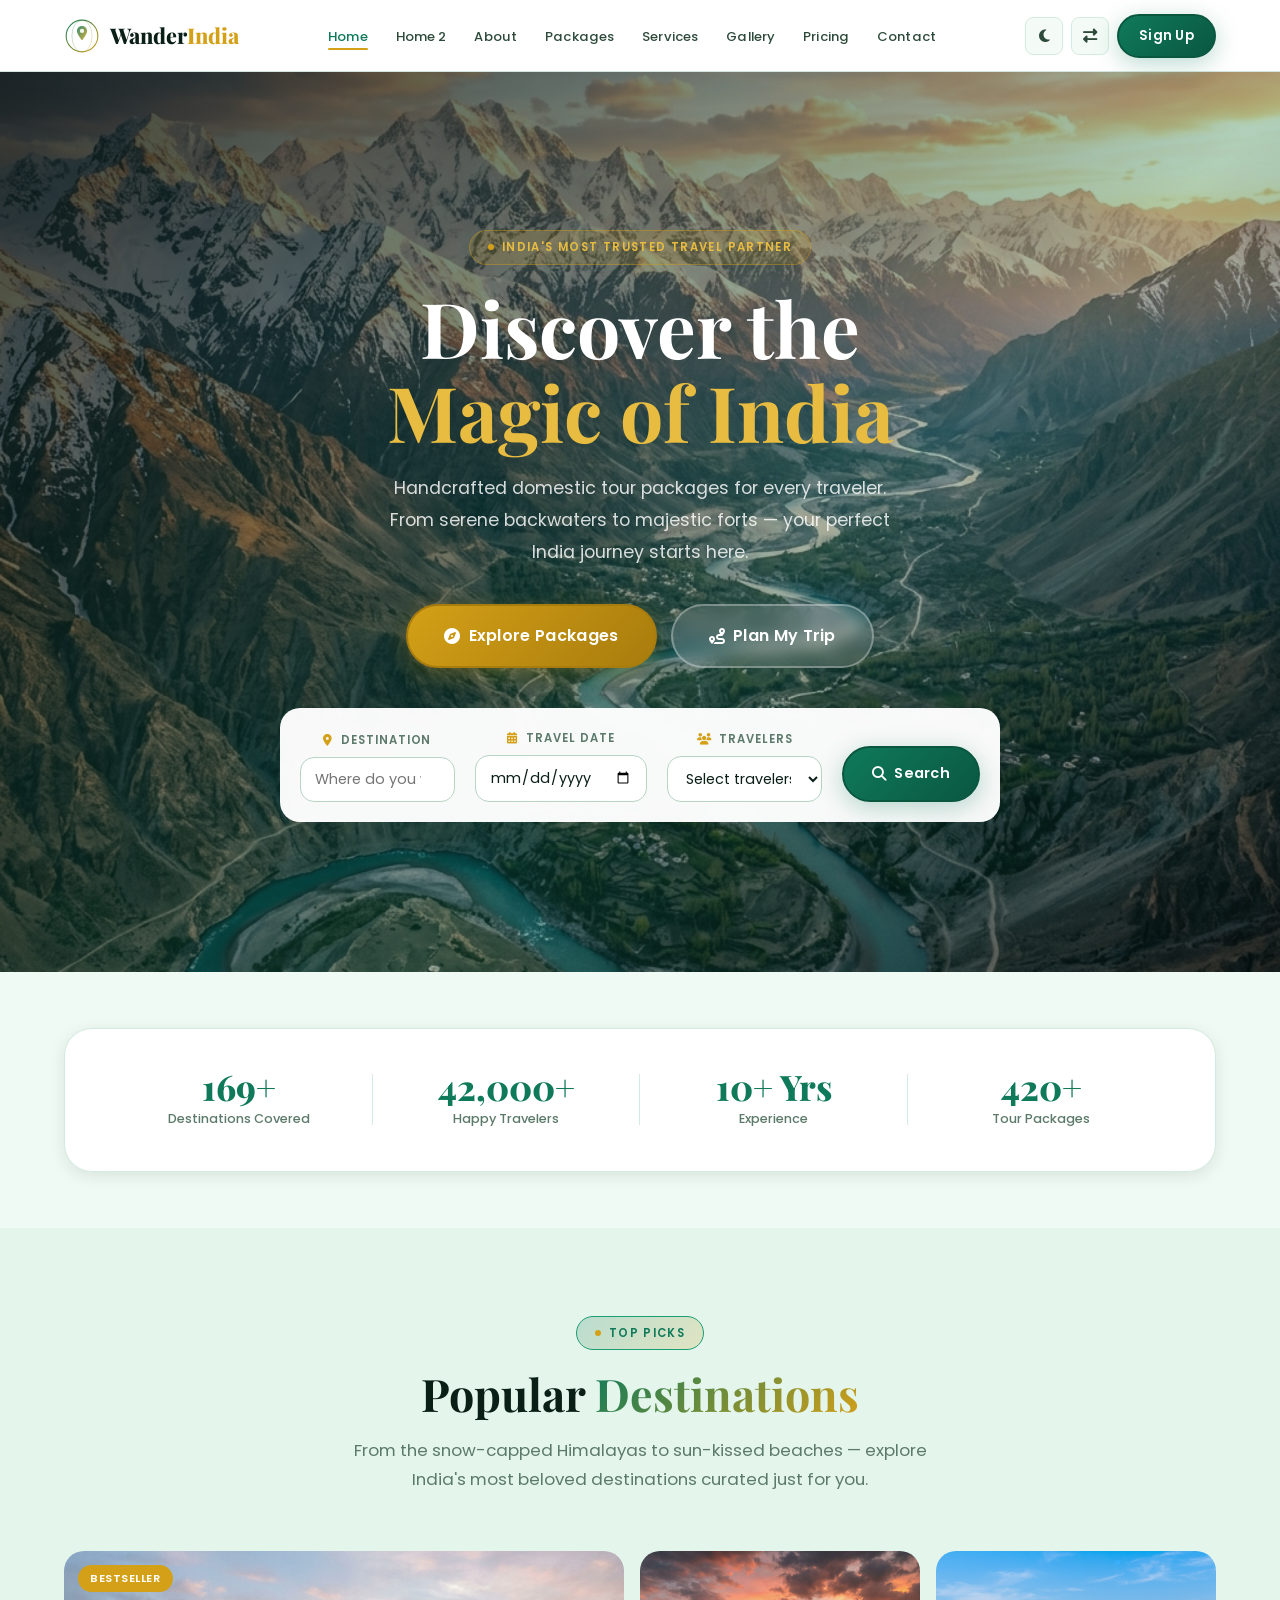
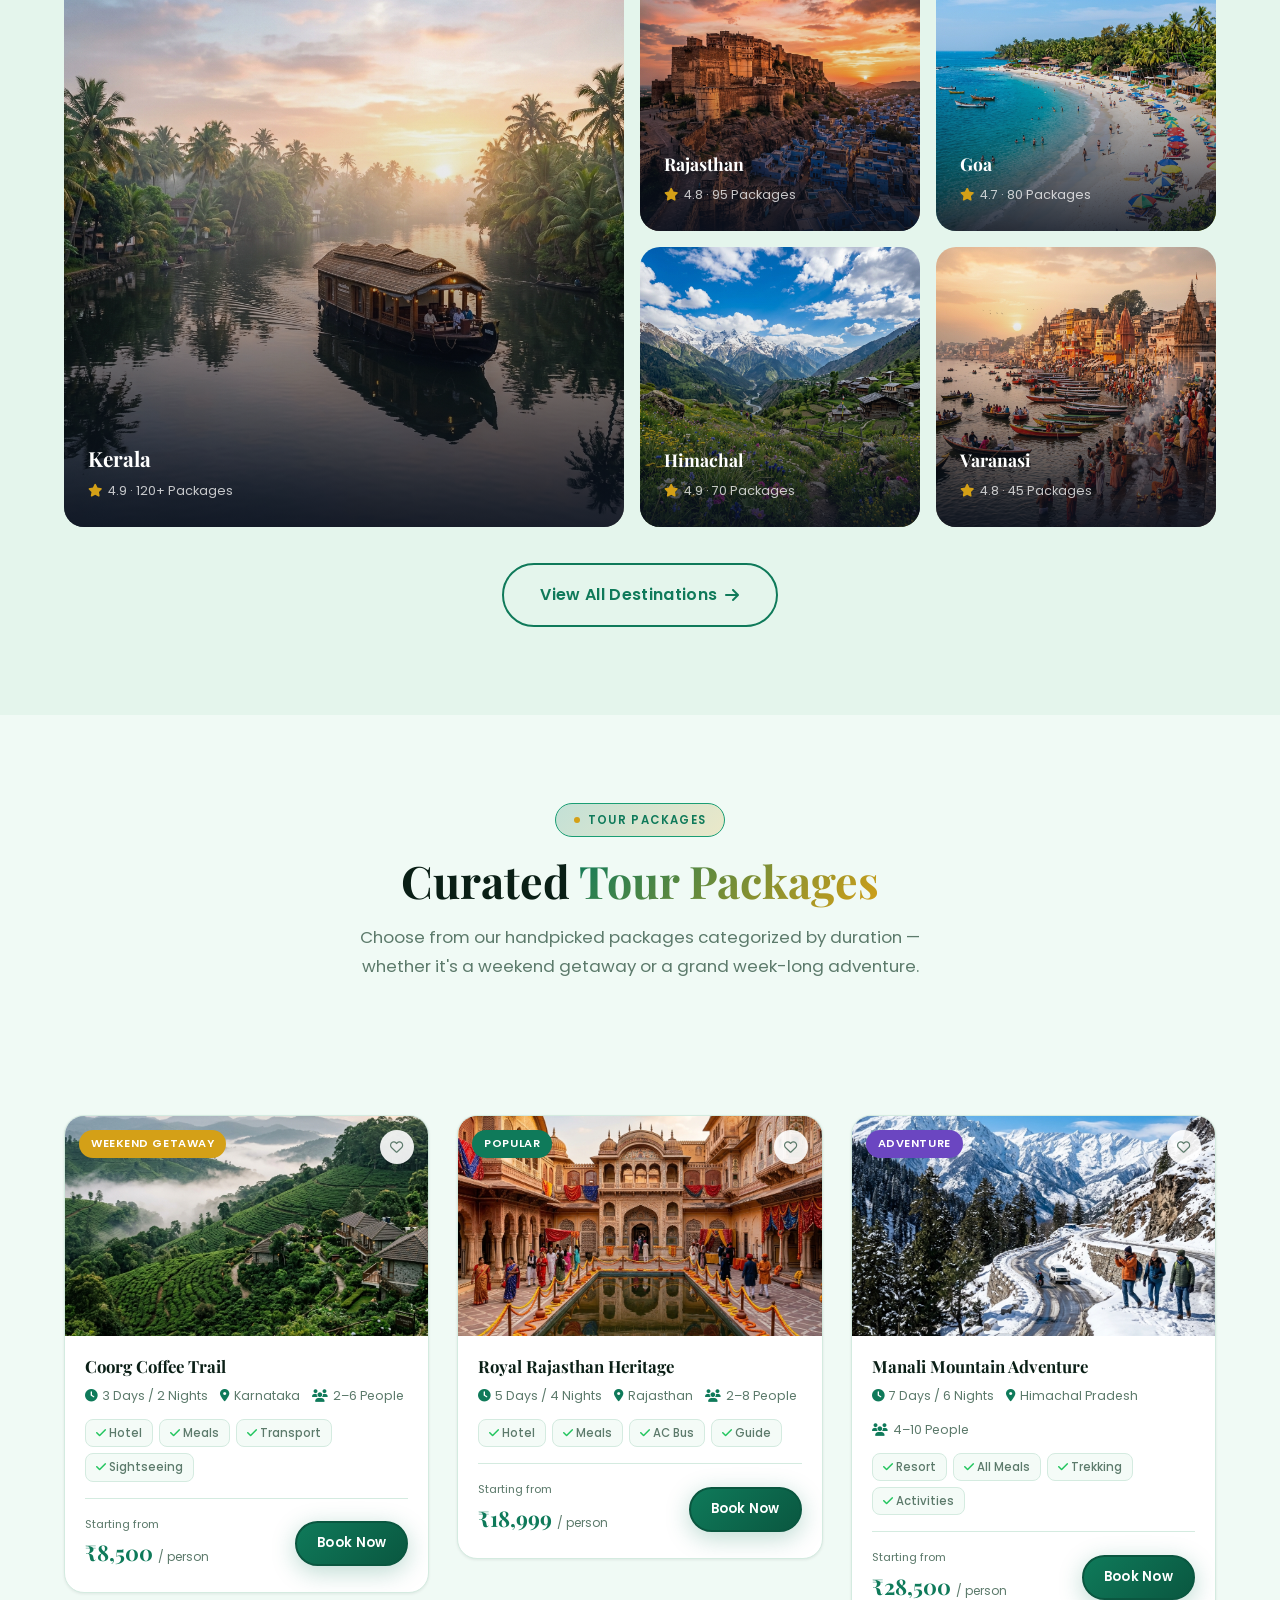
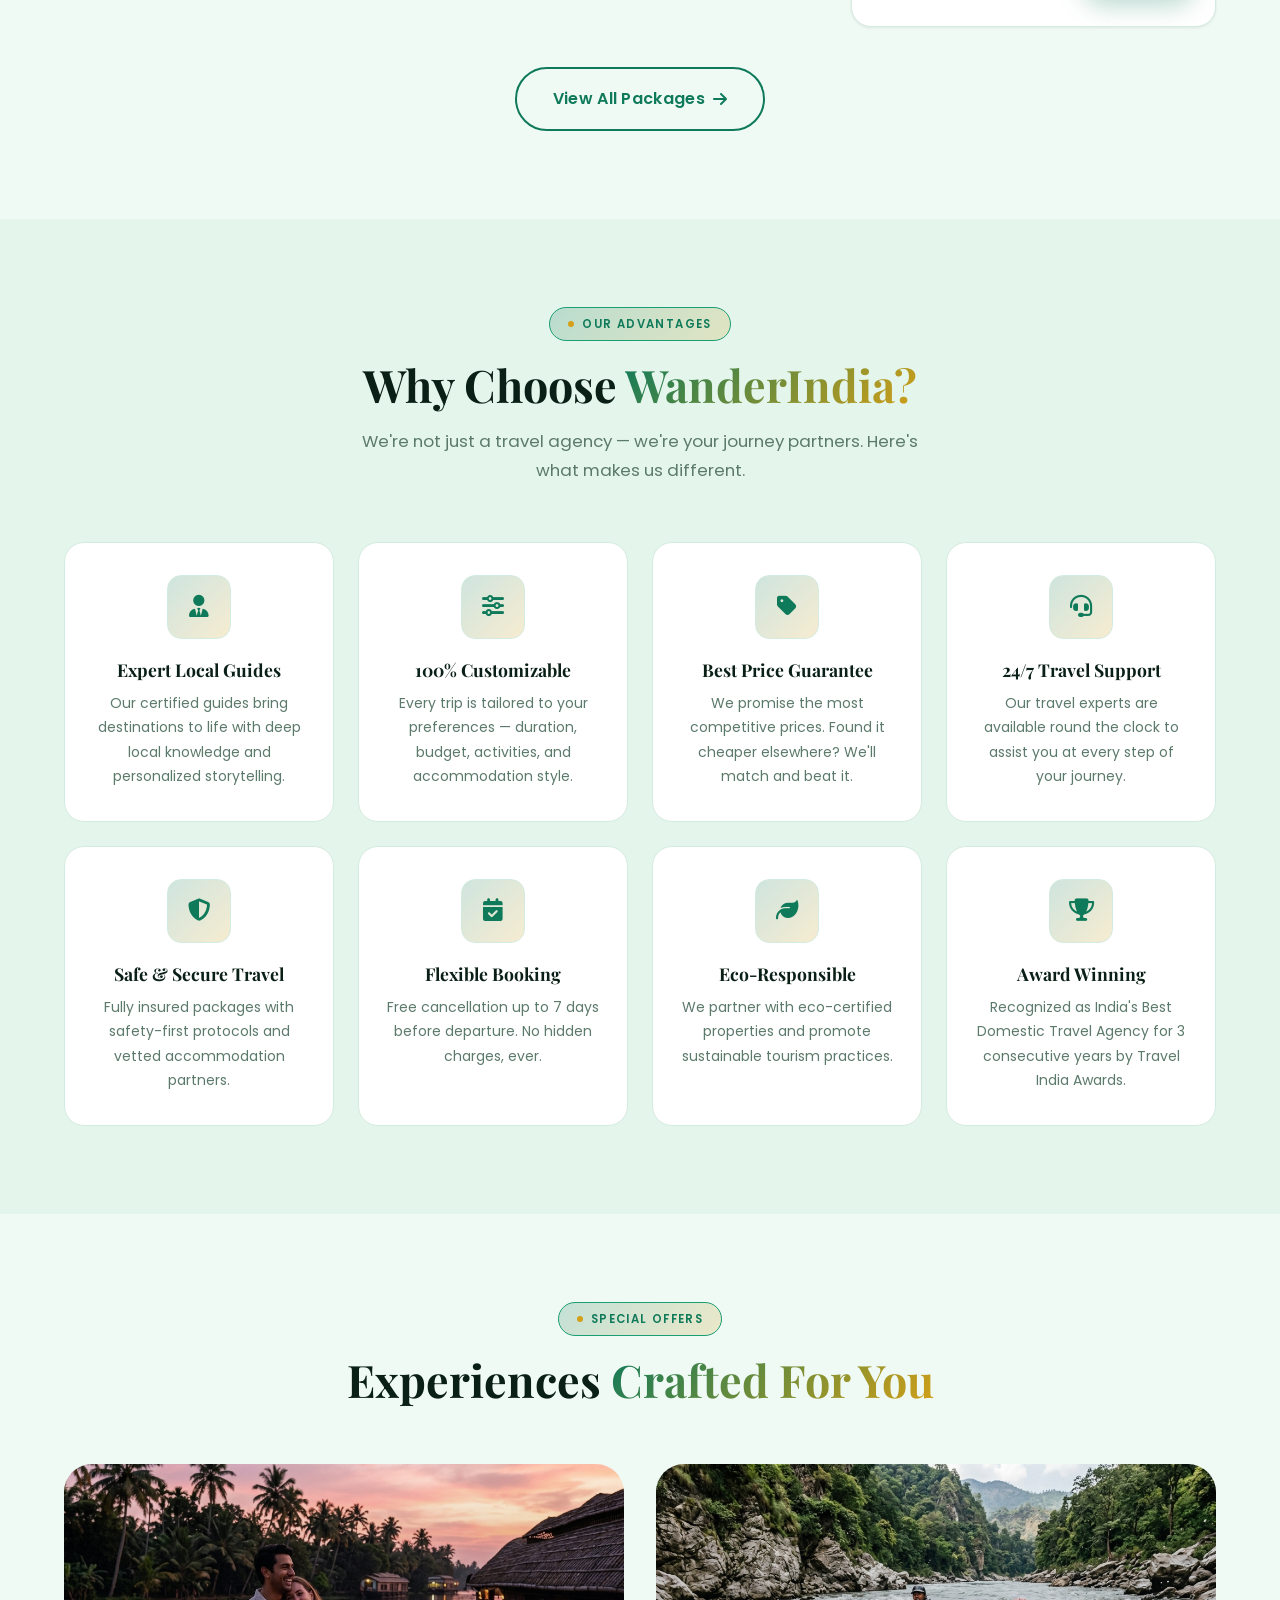
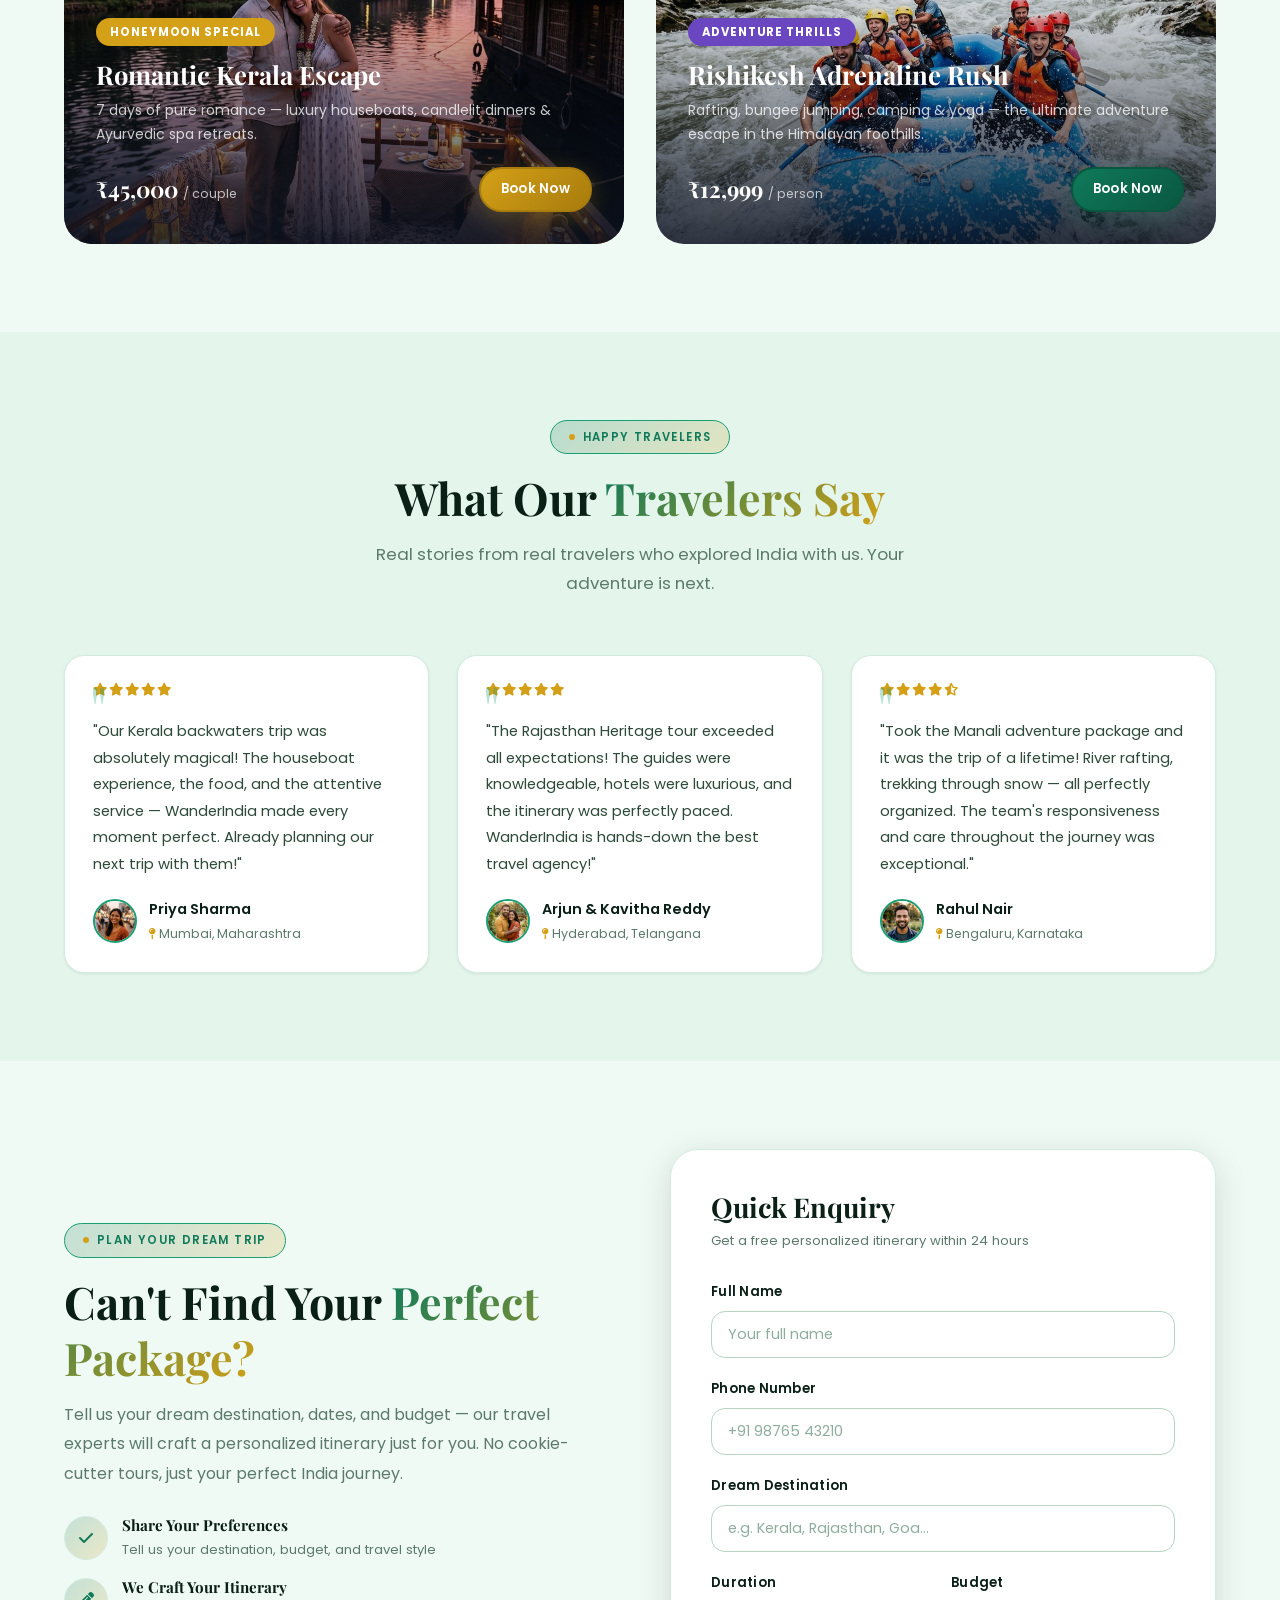
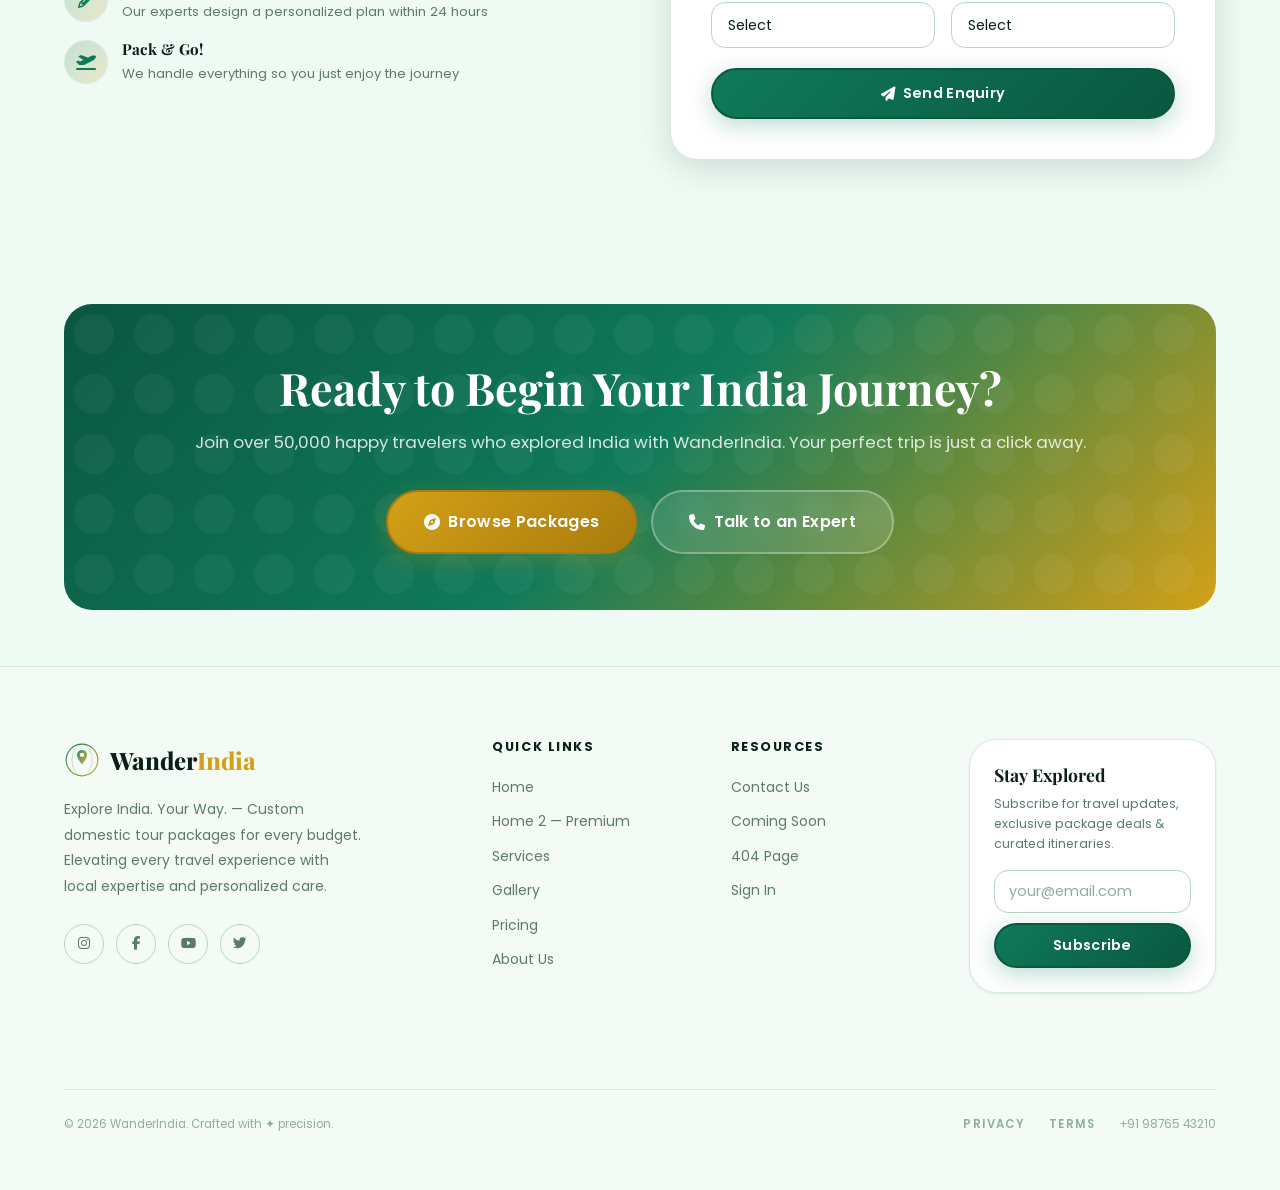
==== commit 8f4ccf88: "fix" ====
--- a/index.html
+++ b/index.html
@@ -78,13 +78,7 @@
             </div>
         </div>
 
-        <!-- Scroll indicator -->
-        <div style="position:absolute;bottom:32px;left:50%;transform:translateX(-50%);text-align:center;z-index:2;">
-            <div style="width:28px;height:44px;border:2px solid rgba(255,255,255,0.4);border-radius:20px;margin:0 auto 8px;display:flex;align-items:flex-start;justify-content:center;padding-top:6px;">
-                <div style="width:4px;height:8px;background:#fff;border-radius:2px;animation:float 1.5s infinite;"></div>
-            </div>
-            <span style="font-size:0.7rem;color:rgba(255,255,255,0.5);letter-spacing:0.12em;text-transform:uppercase;">Scroll</span>
-        </div>
+
     </section>
 
     <!-- ============================
@@ -426,7 +420,7 @@
                     </div>
                     <p class="testimonial-text">"Our Kerala backwaters trip was absolutely magical! The houseboat experience, the food, and the attentive service — WanderIndia made every moment perfect. Already planning our next trip with them!"</p>
                     <div class="testimonial-author">
-                        <div class="testimonial-avatar-placeholder">P</div>
+                        <img src="assets/avatar_priya.png" alt="Priya Sharma profile picture" class="testimonial-avatar">
                         <div>
                             <div class="testimonial-name">Priya Sharma</div>
                             <div class="testimonial-location"><i class="fas fa-map-pin" style="color:var(--secondary);font-size:0.7rem;"></i> Mumbai, Maharashtra</div>
@@ -441,7 +435,7 @@
                     </div>
                     <p class="testimonial-text">"The Rajasthan Heritage tour exceeded all expectations! The guides were knowledgeable, hotels were luxurious, and the itinerary was perfectly paced. WanderIndia is hands-down the best travel agency!"</p>
                     <div class="testimonial-author">
-                        <div class="testimonial-avatar-placeholder">A</div>
+                        <img src="assets/avatar_arjun_kavitha.png" alt="Arjun & Kavitha Reddy profile picture" class="testimonial-avatar">
                         <div>
                             <div class="testimonial-name">Arjun & Kavitha Reddy</div>
                             <div class="testimonial-location"><i class="fas fa-map-pin" style="color:var(--secondary);font-size:0.7rem;"></i> Hyderabad, Telangana</div>
@@ -456,7 +450,7 @@
                     </div>
                     <p class="testimonial-text">"Took the Manali adventure package and it was the trip of a lifetime! River rafting, trekking through snow — all perfectly organized. The team's responsiveness and care throughout the journey was exceptional."</p>
                     <div class="testimonial-author">
-                        <div class="testimonial-avatar-placeholder">R</div>
+                        <img src="assets/avatar_rahul.png" alt="Rahul Nair profile picture" class="testimonial-avatar">
                         <div>
                             <div class="testimonial-name">Rahul Nair</div>
                             <div class="testimonial-location"><i class="fas fa-map-pin" style="color:var(--secondary);font-size:0.7rem;"></i> Bengaluru, Karnataka</div>
--- a/style.css
+++ b/style.css
@@ -181,6 +181,7 @@
     display: inline-flex;
     align-items: center;
     justify-content: center;
+    text-align: center;
     gap: 8px;
     padding: 13px 28px;
     border-radius: var(--radius-full);
@@ -410,7 +411,7 @@
     flex-direction: column;
 }
 .nav-mobile.open { display: flex; }
-.nav-mobile a {
+.nav-mobile > a {
     display: block;
     padding: 14px 24px;
     font-size: 0.95rem;
@@ -419,7 +420,7 @@
     border-bottom: 1px solid var(--border-light);
     transition: var(--transition);
 }
-.nav-mobile a:hover, .nav-mobile a.active {
+.nav-mobile > a:hover, .nav-mobile > a.active {
     color: var(--primary);
     background: var(--surface-alt);
     padding-left: 32px;
@@ -955,6 +956,8 @@
     display: flex;
     align-items: center;
     overflow: hidden;
+    padding-top: var(--nav-height);
+    padding-bottom: 64px;
 }
 .hero-bg {
     position: absolute;
@@ -974,6 +977,8 @@
     z-index: 1;
     color: #fff;
     max-width: 720px;
+    text-align: center;
+    margin: 0 auto;
 }
 .hero-content h1 { color: #fff; }
 .hero-label {
@@ -1006,7 +1011,7 @@
 .hero-desc {
     font-size: 1.1rem;
     color: rgba(255,255,255,0.82);
-    margin-bottom: 36px;
+    margin: 0 auto 36px;
     max-width: 540px;
     line-height: 1.8;
 }
@@ -1015,6 +1020,7 @@
     gap: 14px;
     flex-wrap: wrap;
     align-items: center;
+    justify-content: center;
 }
 
 /* Hero search box */
@@ -1025,7 +1031,7 @@
     box-shadow: var(--shadow-xl);
     display: grid;
     grid-template-columns: 1fr 1fr 1fr auto;
-    gap: 12px;
+    gap: 20px;
     align-items: end;
     margin-top: 40px;
     backdrop-filter: blur(20px);
@@ -1165,6 +1171,7 @@
 .auth-page {
     min-height: 100vh;
     display: flex;
+    flex-direction: column;
     align-items: center;
     justify-content: center;
     position: relative;
@@ -1173,11 +1180,23 @@
     padding: 40px 16px;
 }
 .auth-top-icons {
-    position: fixed;
-    top: 20px; right: 20px;
-    display: flex;
+    position: relative;
+    display: flex;
+    justify-content: flex-end;
     gap: 8px;
     z-index: 100;
+    width: 100%;
+    max-width: 440px;
+    margin-bottom: 14px;
+}
+@media (min-width: 769px) {
+    .auth-top-icons.absolute-corner {
+        position: absolute;
+        top: 20px;
+        right: 20px;
+        max-width: none;
+        margin-bottom: 0;
+    }
 }
 .auth-top-icons .icon-btn {
     background: rgba(255,255,255,0.08);
@@ -1548,10 +1567,10 @@
 /* ============================================
    GRIDS
 ============================================ */
-.grid-2 { display: grid; grid-template-columns: repeat(2, 1fr); gap: 28px; }
-.grid-3 { display: grid; grid-template-columns: repeat(3, 1fr); gap: 28px; }
-.grid-4 { display: grid; grid-template-columns: repeat(4, 1fr); gap: 24px; }
-.grid-5 { display: grid; grid-template-columns: repeat(5, 1fr); gap: 20px; }
+.grid-2 { display: grid; grid-template-columns: repeat(2, minmax(0, 1fr)); gap: 28px; }
+.grid-3 { display: grid; grid-template-columns: repeat(3, minmax(0, 1fr)); gap: 28px; }
+.grid-4 { display: grid; grid-template-columns: repeat(4, minmax(0, 1fr)); gap: 24px; }
+.grid-5 { display: grid; grid-template-columns: repeat(5, minmax(0, 1fr)); gap: 20px; }
 
 /* ============================================
    KEYFRAMES
@@ -1603,8 +1622,8 @@
    RESPONSIVE
 ============================================ */
 @media (max-width: 1024px) {
-    .grid-4 { grid-template-columns: repeat(2, 1fr); }
-    .grid-5 { grid-template-columns: repeat(3, 1fr); }
+    .grid-4 { grid-template-columns: repeat(2, minmax(0, 1fr)); }
+    .grid-5 { grid-template-columns: repeat(3, minmax(0, 1fr)); }
     .footer-top { grid-template-columns: 1fr 1fr; gap: 32px; }
     .stats-bar { grid-template-columns: repeat(2, 1fr); }
     .stats-bar .stat-item:nth-child(2)::after { display: none; }
@@ -1630,7 +1649,10 @@
 @media (max-width: 768px) {
     :root { --nav-height: 64px; }
     .section { padding: 64px 0; }
-    .grid-2, .grid-3, .grid-4, .grid-5 { grid-template-columns: 1fr; }
+    .grid-2, .grid-3, .grid-4, .grid-5 { grid-template-columns: minmax(0, 1fr); }
+    #cs-content, #error-content {
+        margin-top: 72px;
+    }
     #destinations-grid {
         grid-template-columns: 1fr !important;
         grid-template-rows: auto !important;
@@ -1642,12 +1664,13 @@
     #destinations-grid .dest-card {
         height: 200px !important;
     }
+    .scroll-indicator { display: none; }
     .hero-title { font-size: clamp(2rem, 8vw, 3rem); }
     .hero-search { grid-template-columns: 1fr; }
     .stats-bar { grid-template-columns: repeat(2, 1fr); padding: 20px; }
     .footer-top { grid-template-columns: 1fr; gap: 32px; }
     .footer-bottom { flex-direction: column; text-align: center; gap: 8px; }
-    .nav-links, .nav-actions .btn { display: none; }
+    .nav-links, .nav-actions .btn, .nav-actions .icon-btn, #nav-login { display: none; }
     .nav-hamburger { display: flex; }
     .gallery-grid { columns: 2; }
     .pricing-card.featured { transform: none; }
@@ -1676,3 +1699,60 @@
 [dir="rtl"] .hero-content { text-align: right; }
 [dir="rtl"] .footer-links a:hover { padding-left: 0; padding-right: 6px; }
 [dir="rtl"] .nav-mobile a:hover { padding-left: 24px; padding-right: 32px; }
+
+/* ---- Scroll to Top Button ---- */
+.scroll-top-btn {
+    position: fixed;
+    bottom: 30px;
+    right: 30px;
+    width: 48px;
+    height: 48px;
+    border-radius: 50%;
+    background: var(--primary);
+    color: #ffffff;
+    border: none;
+    display: flex;
+    align-items: center;
+    justify-content: center;
+    font-size: 1.1rem;
+    cursor: pointer;
+    box-shadow: var(--shadow-md);
+    transition: all 0.3s cubic-bezier(0.4, 0, 0.2, 1);
+    opacity: 0;
+    visibility: hidden;
+    pointer-events: none;
+    transform: translateY(15px);
+    z-index: 999;
+}
+
+.scroll-top-btn.visible {
+    opacity: 1;
+    visibility: visible;
+    pointer-events: auto;
+    transform: translateY(0);
+}
+
+.scroll-top-btn:hover {
+    background: var(--primary-light);
+    color: #ffffff;
+    transform: translateY(-4px);
+    box-shadow: var(--shadow-lg);
+}
+
+.scroll-top-btn:active {
+    transform: translateY(-1px);
+}
+
+/* RTL Support for Scroll to Top Button */
+[dir="rtl"] .scroll-top-btn {
+    right: auto;
+    left: 30px;
+}
+
+/* RTL Support for Auth Top Icons */
+@media (min-width: 769px) {
+    [dir="rtl"] .auth-top-icons.absolute-corner {
+        right: auto;
+        left: 20px;
+    }
+}
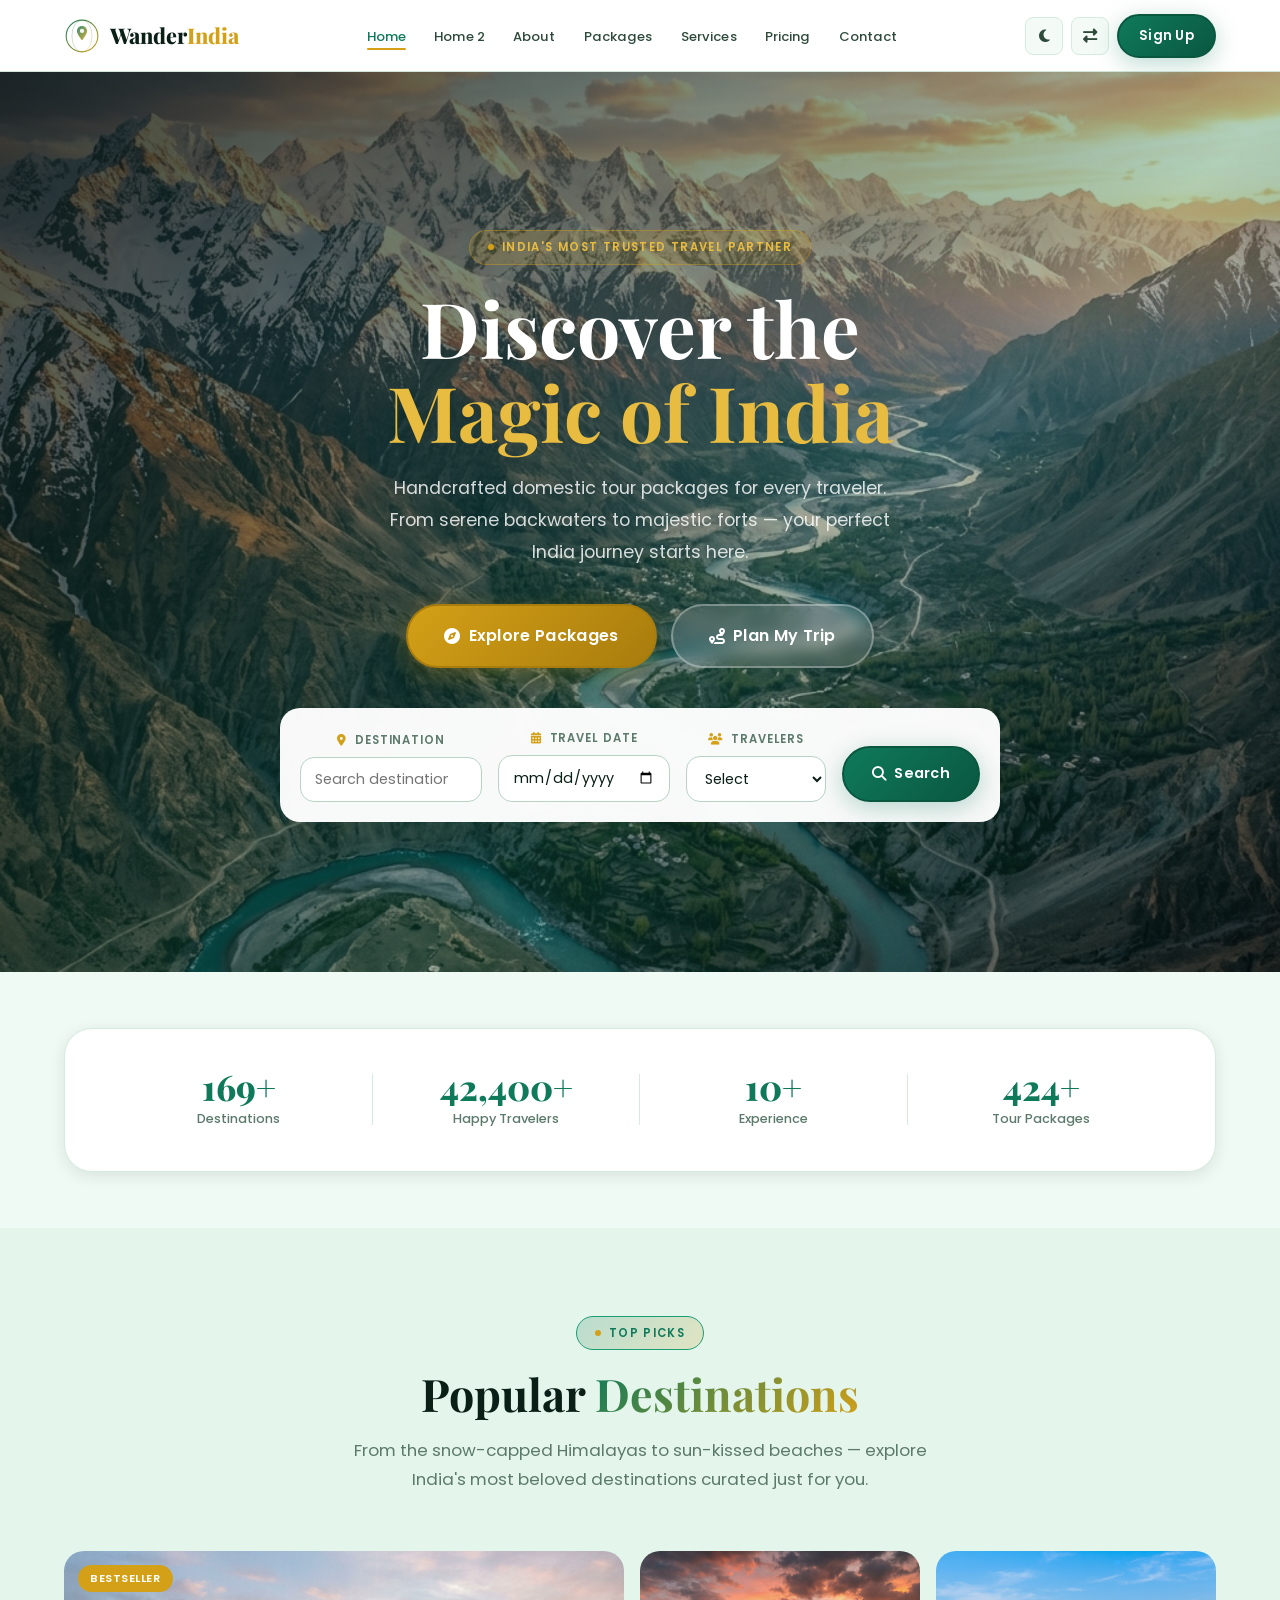
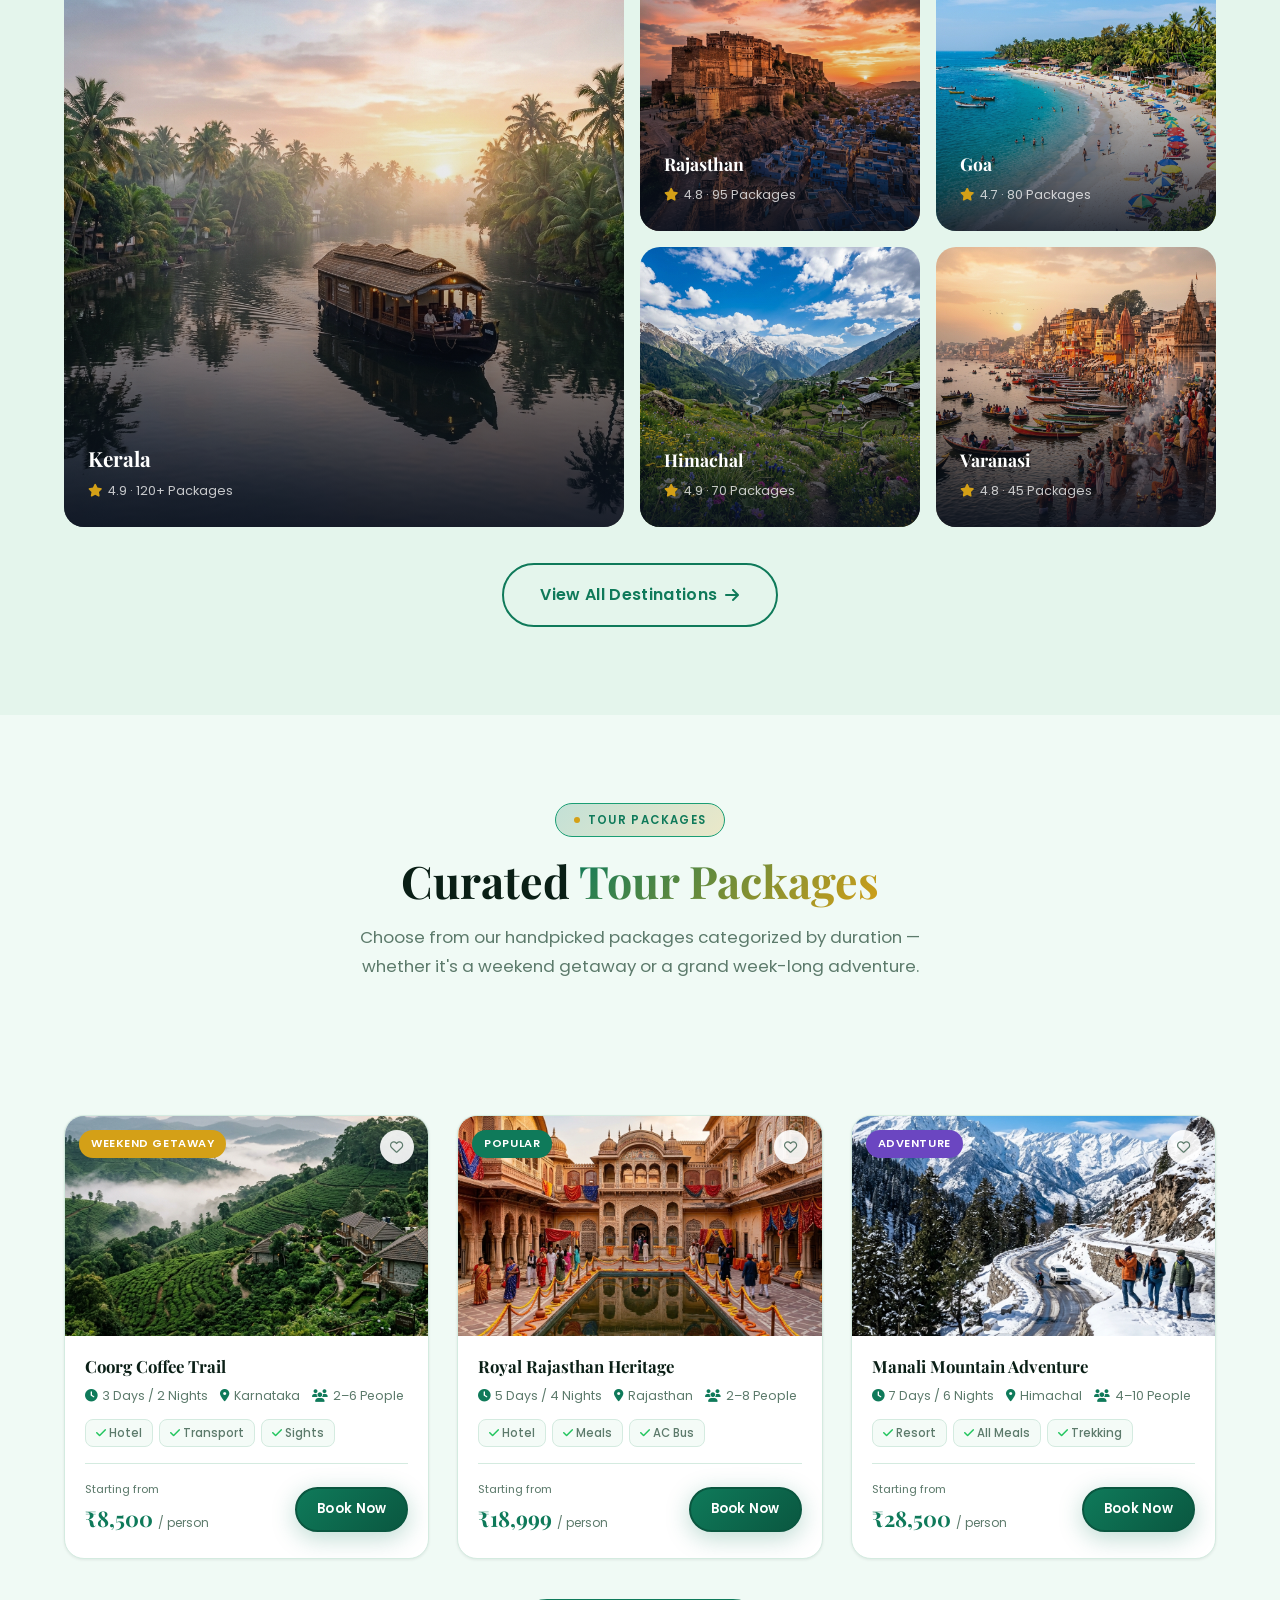
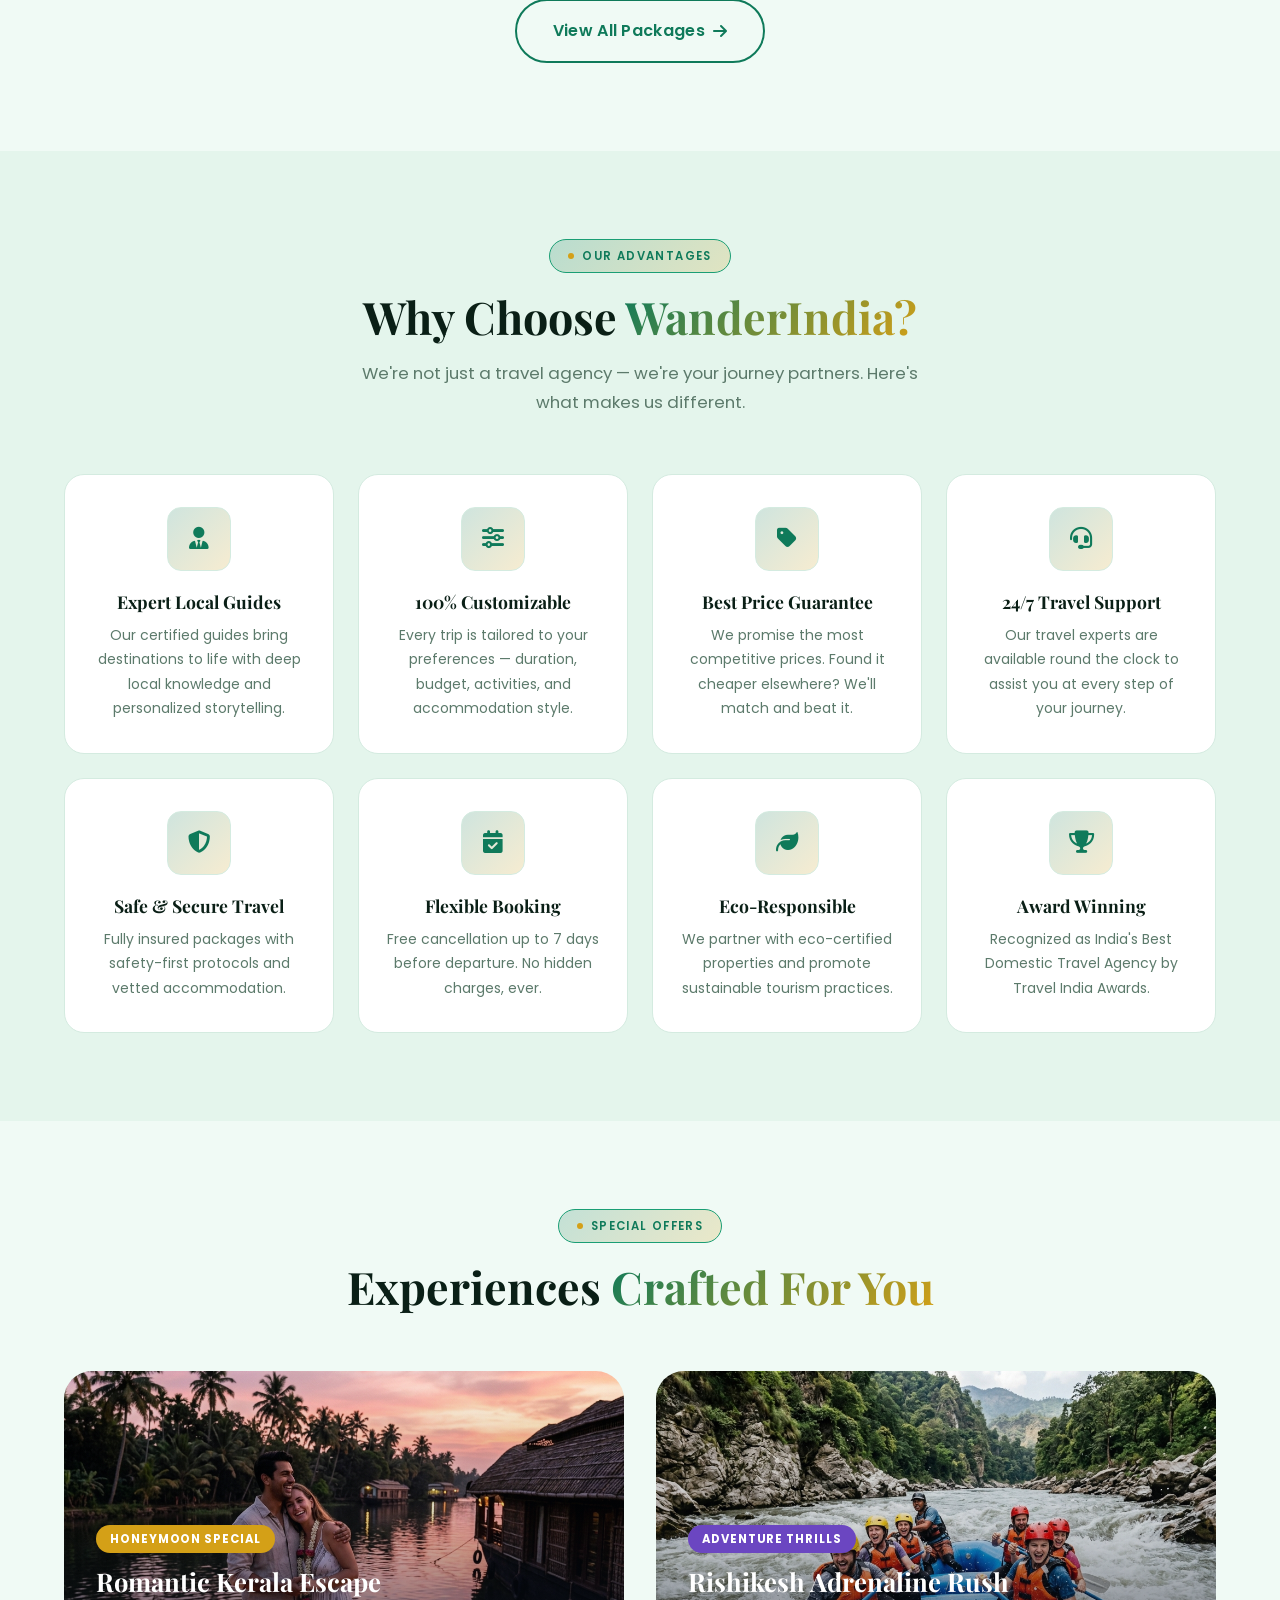
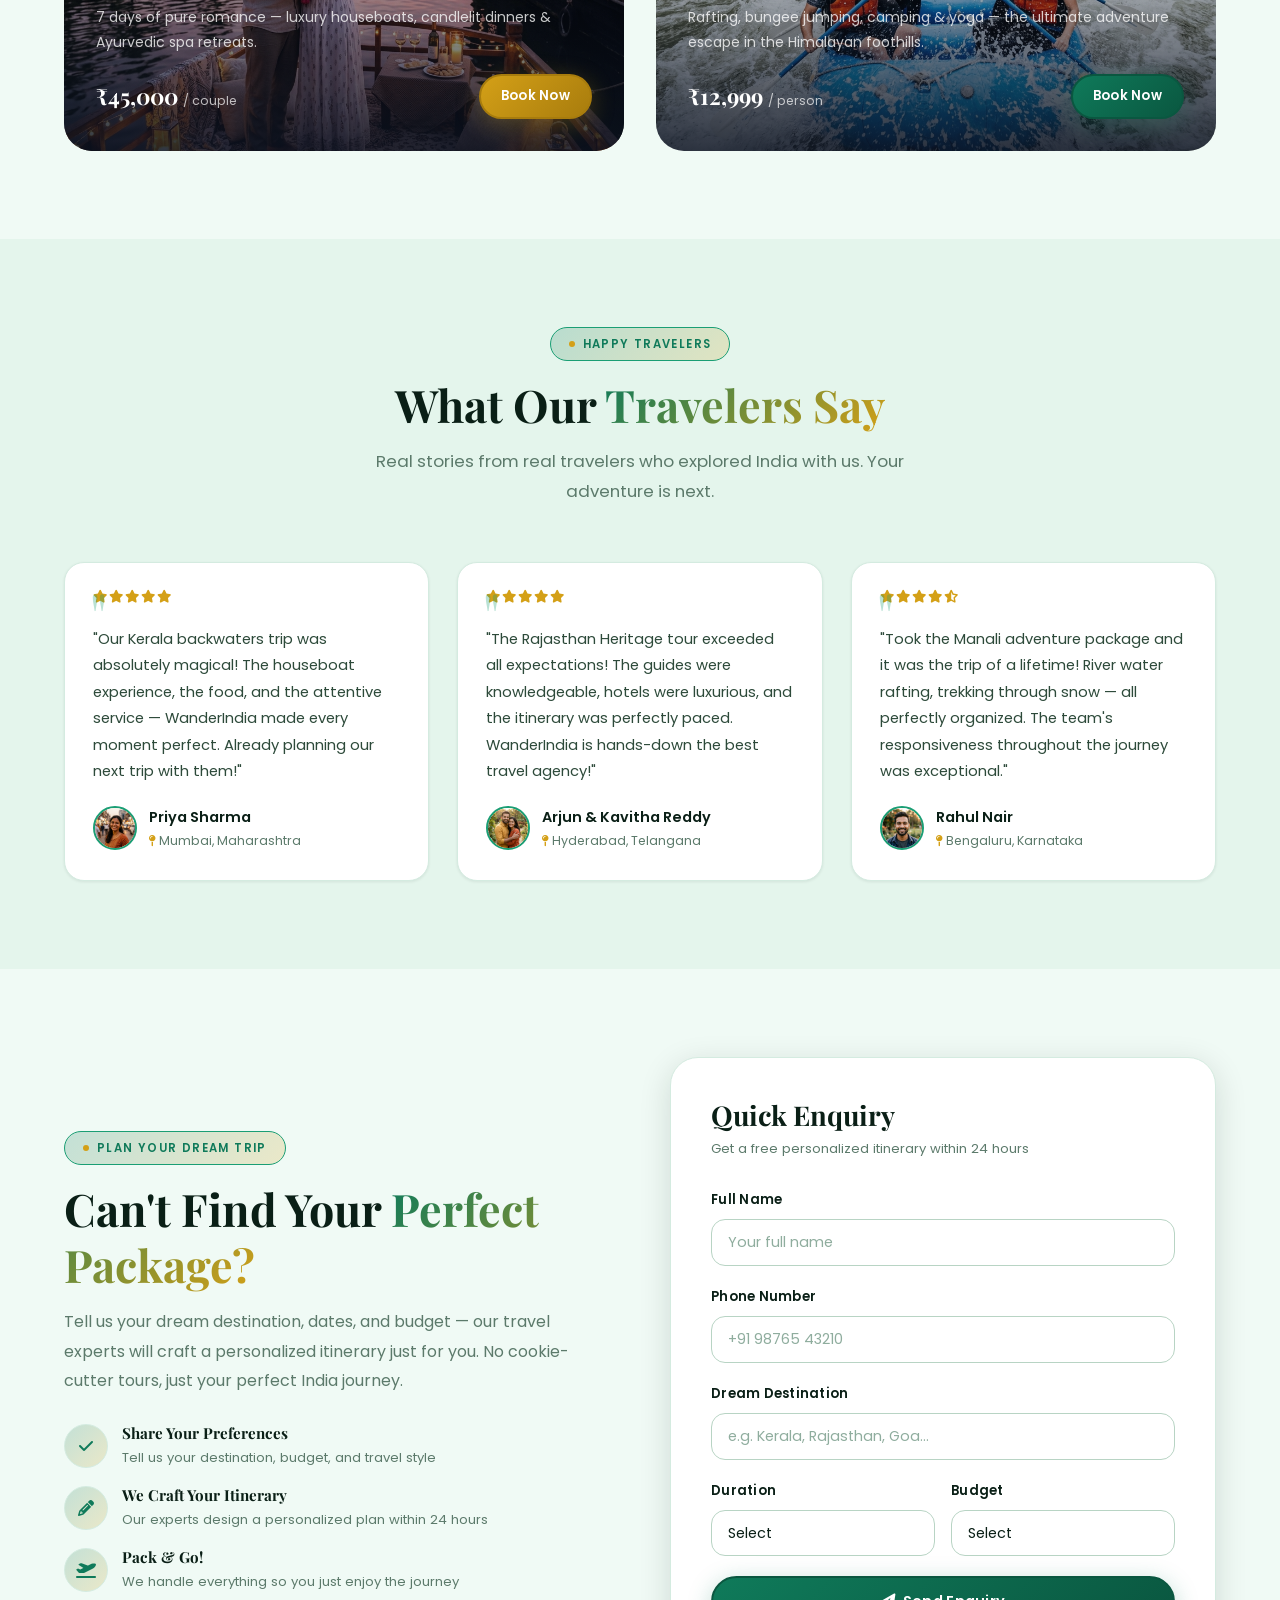
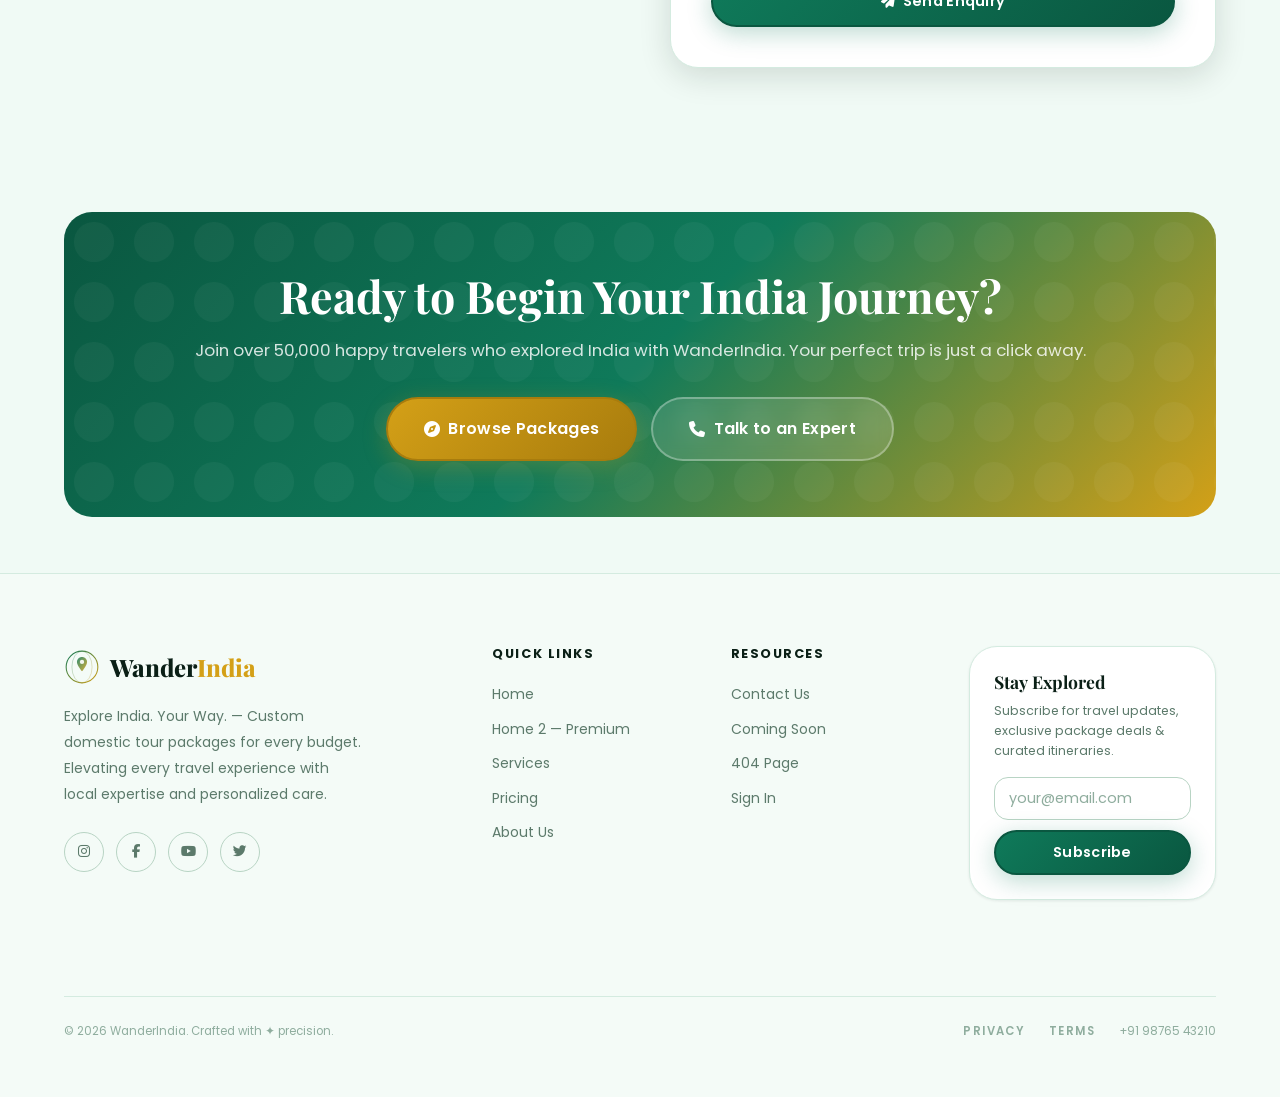
==== commit bcb1deea: "fix" ====
--- a/index.html
+++ b/index.html
@@ -47,7 +47,7 @@
                 <div class="hero-search animate-on-scroll delay-2" id="hero-search-box">
                     <div class="search-field">
                         <label for="search-dest"><i class="fas fa-map-marker-alt" style="color:var(--secondary);margin-right:4px;"></i> Destination</label>
-                        <input type="text" id="search-dest" placeholder="Where do you want to go?" list="destinations-list">
+                        <input type="text" id="search-dest" placeholder="Search destination..." list="destinations-list">
                         <datalist id="destinations-list">
                             <option value="Kerala">
                             <option value="Rajasthan">
@@ -64,7 +64,7 @@
                     <div class="search-field">
                         <label for="search-travelers"><i class="fas fa-users" style="color:var(--secondary);margin-right:4px;"></i> Travelers</label>
                         <select id="search-travelers">
-                            <option value="">Select travelers</option>
+                            <option value="">Select</option>
                             <option value="1">1 Person</option>
                             <option value="2">2 People</option>
                             <option value="3-5">3–5 People</option>
@@ -89,14 +89,14 @@
             <div class="stats-bar animate-on-scroll">
                 <div class="stat-item">
                     <div class="stat-number" data-count="200" data-suffix="+">0+</div>
-                    <div class="stat-label">Destinations Covered</div>
+                    <div class="stat-label">Destinations </div>
                 </div>
                 <div class="stat-item">
                     <div class="stat-number" data-count="50000" data-suffix="+">0+</div>
                     <div class="stat-label">Happy Travelers</div>
                 </div>
                 <div class="stat-item">
-                    <div class="stat-number" data-count="12" data-suffix="+ Yrs">0+ Yrs</div>
+                    <div class="stat-number" data-count="12" data-suffix="+">0+</div>
                     <div class="stat-label">Experience</div>
                 </div>
                 <div class="stat-item">
@@ -212,9 +212,8 @@
                             </div>
                             <div class="pkg-card-includes">
                                 <span class="pkg-include-tag"><i class="fas fa-check" style="color:var(--success);margin-right:3px;"></i>Hotel</span>
-                                <span class="pkg-include-tag"><i class="fas fa-check" style="color:var(--success);margin-right:3px;"></i>Meals</span>
                                 <span class="pkg-include-tag"><i class="fas fa-check" style="color:var(--success);margin-right:3px;"></i>Transport</span>
-                                <span class="pkg-include-tag"><i class="fas fa-check" style="color:var(--success);margin-right:3px;"></i>Sightseeing</span>
+                                <span class="pkg-include-tag"><i class="fas fa-check" style="color:var(--success);margin-right:3px;"></i>Sights</span>
                             </div>
                             <div class="pkg-card-footer">
                                 <div class="pkg-price">
@@ -246,7 +245,6 @@
                                 <span class="pkg-include-tag"><i class="fas fa-check" style="color:var(--success);margin-right:3px;"></i>Hotel</span>
                                 <span class="pkg-include-tag"><i class="fas fa-check" style="color:var(--success);margin-right:3px;"></i>Meals</span>
                                 <span class="pkg-include-tag"><i class="fas fa-check" style="color:var(--success);margin-right:3px;"></i>AC Bus</span>
-                                <span class="pkg-include-tag"><i class="fas fa-check" style="color:var(--success);margin-right:3px;"></i>Guide</span>
                             </div>
                             <div class="pkg-card-footer">
                                 <div class="pkg-price">
@@ -271,14 +269,13 @@
                             <h3 class="pkg-card-title">Manali Mountain Adventure</h3>
                             <div class="pkg-card-meta">
                                 <span><i class="fas fa-clock"></i> 7 Days / 6 Nights</span>
-                                <span><i class="fas fa-map-marker-alt"></i> Himachal Pradesh</span>
+                                <span><i class="fas fa-map-marker-alt"></i> Himachal</span>
                                 <span><i class="fas fa-users"></i> 4–10 People</span>
                             </div>
                             <div class="pkg-card-includes">
                                 <span class="pkg-include-tag"><i class="fas fa-check" style="color:var(--success);margin-right:3px;"></i>Resort</span>
                                 <span class="pkg-include-tag"><i class="fas fa-check" style="color:var(--success);margin-right:3px;"></i>All Meals</span>
                                 <span class="pkg-include-tag"><i class="fas fa-check" style="color:var(--success);margin-right:3px;"></i>Trekking</span>
-                                <span class="pkg-include-tag"><i class="fas fa-check" style="color:var(--success);margin-right:3px;"></i>Activities</span>
                             </div>
                             <div class="pkg-card-footer">
                                 <div class="pkg-price">
@@ -335,7 +332,7 @@
                 <div class="feature-card animate-on-scroll delay-1" id="feat-safety">
                     <div class="feature-icon"><i class="fas fa-shield-alt"></i></div>
                     <h4 class="feature-title">Safe & Secure Travel</h4>
-                    <p class="feature-desc">Fully insured packages with safety-first protocols and vetted accommodation partners.</p>
+                    <p class="feature-desc">Fully insured packages with safety-first protocols and vetted accommodation.</p>
                 </div>
                 <div class="feature-card animate-on-scroll delay-2" id="feat-flexible">
                     <div class="feature-icon"><i class="fas fa-calendar-check"></i></div>
@@ -350,7 +347,7 @@
                 <div class="feature-card animate-on-scroll delay-4" id="feat-award">
                     <div class="feature-icon"><i class="fas fa-trophy"></i></div>
                     <h4 class="feature-title">Award Winning</h4>
-                    <p class="feature-desc">Recognized as India's Best Domestic Travel Agency for 3 consecutive years by Travel India Awards.</p>
+                    <p class="feature-desc">Recognized as India's Best Domestic Travel Agency by Travel India Awards.</p>
                 </div>
             </div>
         </div>
@@ -448,7 +445,7 @@
                     <div class="testimonial-stars">
                         <i class="fas fa-star"></i><i class="fas fa-star"></i><i class="fas fa-star"></i><i class="fas fa-star"></i><i class="fas fa-star-half-alt"></i>
                     </div>
-                    <p class="testimonial-text">"Took the Manali adventure package and it was the trip of a lifetime! River rafting, trekking through snow — all perfectly organized. The team's responsiveness and care throughout the journey was exceptional."</p>
+                    <p class="testimonial-text">"Took the Manali adventure package and it was the trip of a lifetime! River water rafting, trekking through snow — all perfectly organized. The team's responsiveness throughout the journey was exceptional."</p>
                     <div class="testimonial-author">
                         <img src="assets/avatar_rahul.png" alt="Rahul Nair profile picture" class="testimonial-avatar">
                         <div>
--- a/style.css
+++ b/style.css
@@ -1030,8 +1030,8 @@
     padding: 20px;
     box-shadow: var(--shadow-xl);
     display: grid;
-    grid-template-columns: 1fr 1fr 1fr auto;
-    gap: 20px;
+    grid-template-columns: 1.5fr 0.9fr 1.15fr auto;
+    gap: 16px;
     align-items: end;
     margin-top: 40px;
     backdrop-filter: blur(20px);
@@ -1340,6 +1340,7 @@
     text-transform: uppercase;
     padding: 5px 18px;
     border-radius: 0 0 var(--radius-md) var(--radius-md);
+    white-space: nowrap;
 }
 .pricing-name {
     font-family: 'Playfair Display', serif;
@@ -1609,6 +1610,9 @@
 .bg-surface { background: var(--surface); }
 .bg-alt { background: var(--bg-alt); }
 .mt-auto { margin-top: auto; }
+.text-muted { color: var(--text-muted); }
+.text-light { color: var(--text-light); }
+.text-success { color: var(--success); }
 
 /* Gradient text */
 .gradient-text {
@@ -1616,6 +1620,83 @@
     -webkit-background-clip: text;
     background-clip: text;
     -webkit-text-fill-color: transparent;
+}
+
+/* ============================================
+   COMPARISON TABLE
+============================================ */
+.comparison-table-wrapper {
+    overflow-x: auto;
+    -webkit-overflow-scrolling: touch;
+    border-radius: var(--radius-lg);
+    box-shadow: var(--shadow-md);
+    margin-top: 24px;
+}
+
+.comparison-table {
+    width: 100%;
+    border-collapse: collapse;
+    background: var(--surface);
+    overflow: hidden;
+}
+
+.comparison-table thead tr {
+    background: linear-gradient(135deg, var(--primary), var(--secondary));
+    color: #fff;
+}
+
+.comparison-table th {
+    padding: 18px 24px;
+    font-weight: 600;
+    font-size: 0.875rem;
+    text-align: center;
+}
+
+.comparison-table td {
+    padding: 16px 24px;
+    font-size: 0.82rem;
+    text-align: center;
+    border-bottom: 1px solid var(--border-light);
+    color: var(--text-body);
+}
+
+/* Feature column specific styles */
+.comparison-table th.feature-col,
+.comparison-table td.feature-col {
+    text-align: left;
+    font-size: 0.875rem;
+}
+
+.comparison-table td.feature-col {
+    color: var(--text-dark);
+    font-weight: 500;
+}
+
+/* Zebra striping for table rows */
+.comparison-table tbody tr:nth-child(even) {
+    background: var(--surface-alt);
+}
+
+.comparison-table tbody tr:last-child td {
+    border-bottom: none;
+}
+
+/* Explorer column highlight */
+.comparison-table th.explorer-col {
+    background: rgba(255, 255, 255, 0.15);
+}
+
+.comparison-table td.explorer-col {
+    background: rgba(15, 122, 90, 0.04);
+}
+
+/* Icons within table */
+.comparison-table td i.fa-times {
+    color: var(--text-light);
+}
+
+.comparison-table td i.fa-check {
+    color: var(--success);
 }
 
 /* ============================================
@@ -1633,16 +1714,20 @@
     .nav-links { gap: 2px; }
     .nav-links a { padding: 6px 8px; font-size: 0.78rem; }
     #destinations-grid {
-        grid-template-columns: repeat(3, 1fr) !important;
-        grid-template-rows: auto !important;
+        display: flex !important;
+        flex-wrap: wrap !important;
+        justify-content: center !important;
+        gap: 16px !important;
     }
-    #destinations-grid .dest-card { height: 250px !important; }
+    #destinations-grid .dest-card {
+        width: calc(33.333% - 11px) !important;
+        height: 250px !important;
+    }
 }
 
 @media (max-width: 900px) {
-    #destinations-grid {
-        grid-template-columns: repeat(2, 1fr) !important;
-        grid-template-rows: auto !important;
+    #destinations-grid .dest-card {
+        width: calc(50% - 8px) !important;
     }
 }
 
@@ -1653,15 +1738,8 @@
     #cs-content, #error-content {
         margin-top: 72px;
     }
-    #destinations-grid {
-        grid-template-columns: 1fr !important;
-        grid-template-rows: auto !important;
-    }
-    #dest-kerala {
-        grid-row: auto !important;
-        height: 250px !important;
-    }
     #destinations-grid .dest-card {
+        width: 100% !important;
         height: 200px !important;
     }
     .scroll-indicator { display: none; }
@@ -1678,6 +1756,25 @@
     .auth-card { padding: 36px 24px; }
     .process-steps { grid-template-columns: 1fr; }
     .page-banner { height: 240px; }
+    
+    /* Comparison Table Responsive Styling */
+    .comparison-table {
+        table-layout: fixed;
+    }
+    .comparison-table th, 
+    .comparison-table td {
+        padding: 12px 4px;
+        font-size: 0.72rem;
+    }
+    .comparison-table th.feature-col, 
+    .comparison-table td.feature-col {
+        padding: 12px 6px;
+        font-size: 0.75rem;
+        width: 28%;
+    }
+    .comparison-table th:not(.feature-col) {
+        width: 24%;
+    }
 }
 
 @media (max-width: 480px) {
@@ -1686,6 +1783,22 @@
     .stats-bar { grid-template-columns: 1fr 1fr; gap: 0; }
     .stats-bar .stat-item::after { display: none; }
     h1 { font-size: clamp(1.8rem, 9vw, 2.6rem); }
+    
+    /* Comparison Table Extra Compact Styling */
+    .comparison-table th, 
+    .comparison-table td {
+        padding: 10px 2px;
+        font-size: 0.68rem;
+    }
+    .comparison-table th.feature-col, 
+    .comparison-table td.feature-col {
+        padding: 10px 4px;
+        font-size: 0.7rem;
+        width: 30%;
+    }
+    .comparison-table th:not(.feature-col) {
+        width: 23.33%;
+    }
 }
 
 @media (max-width: 360px) {
